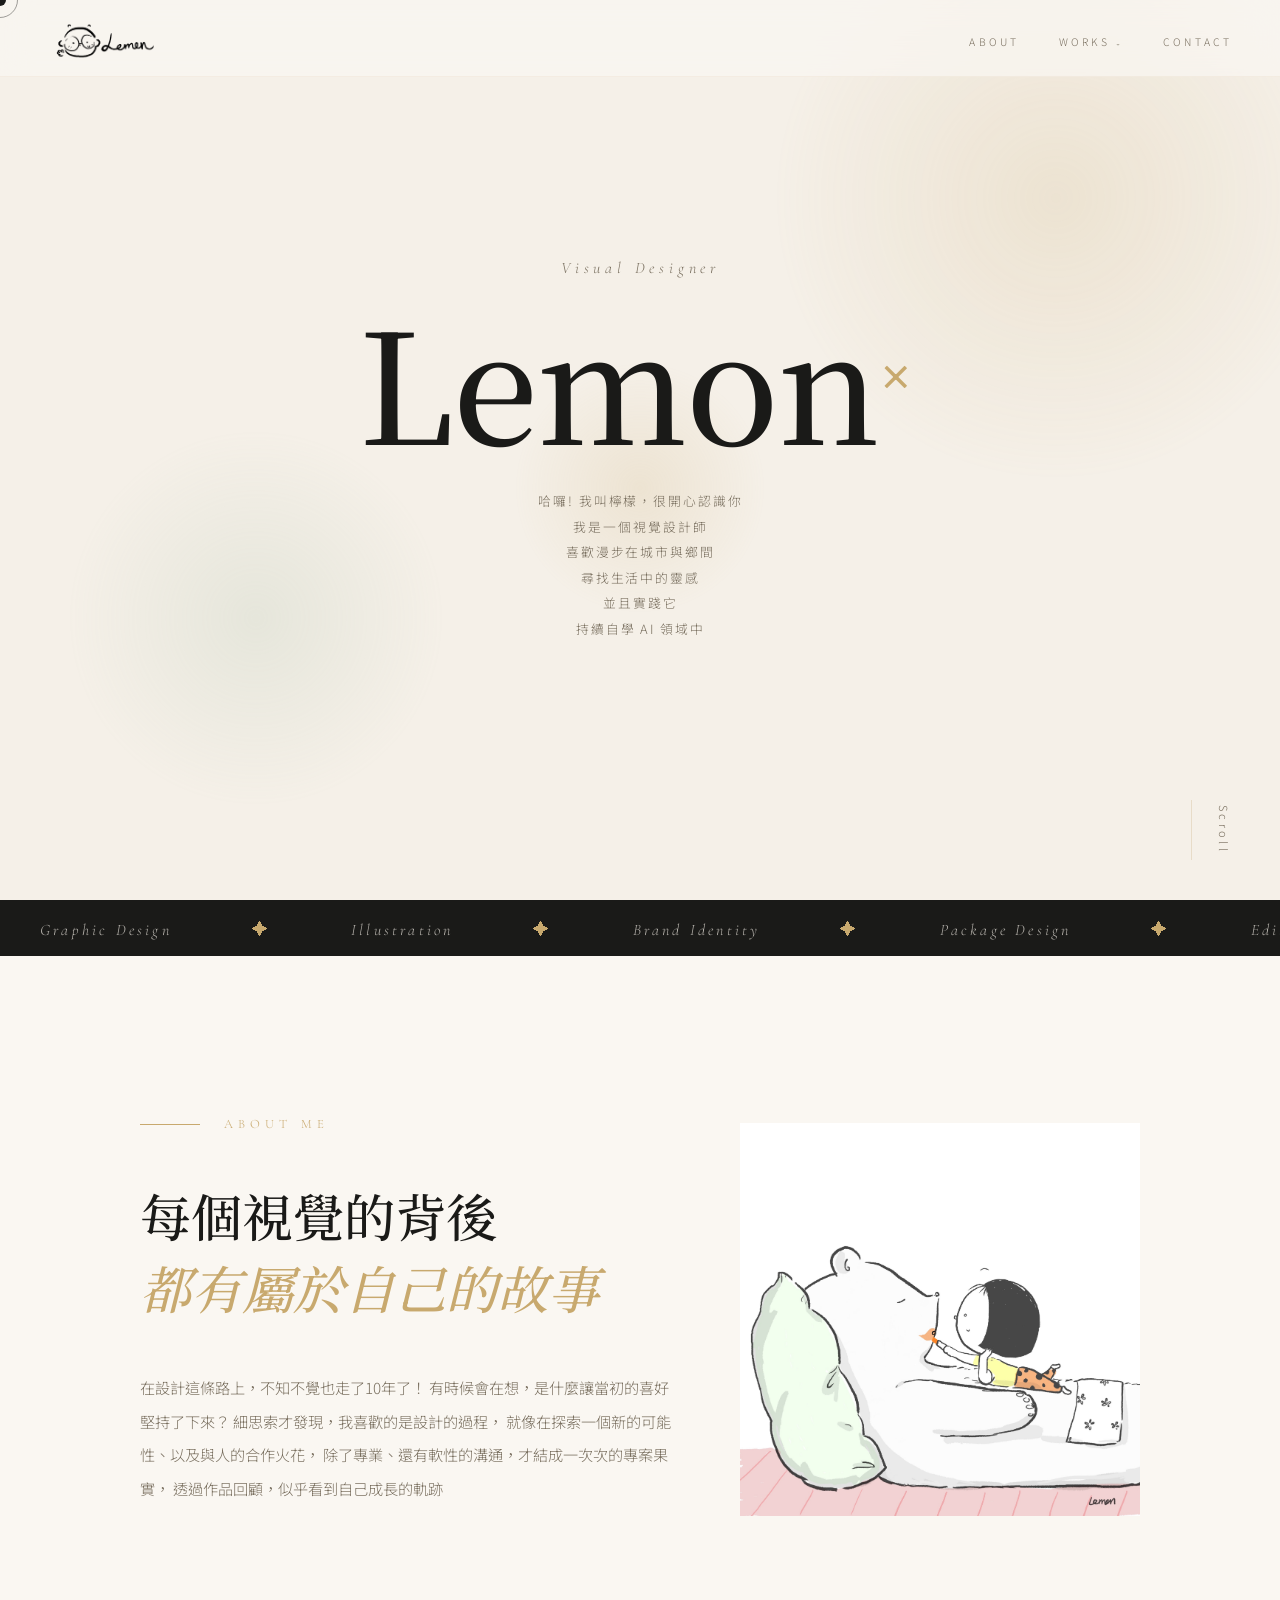
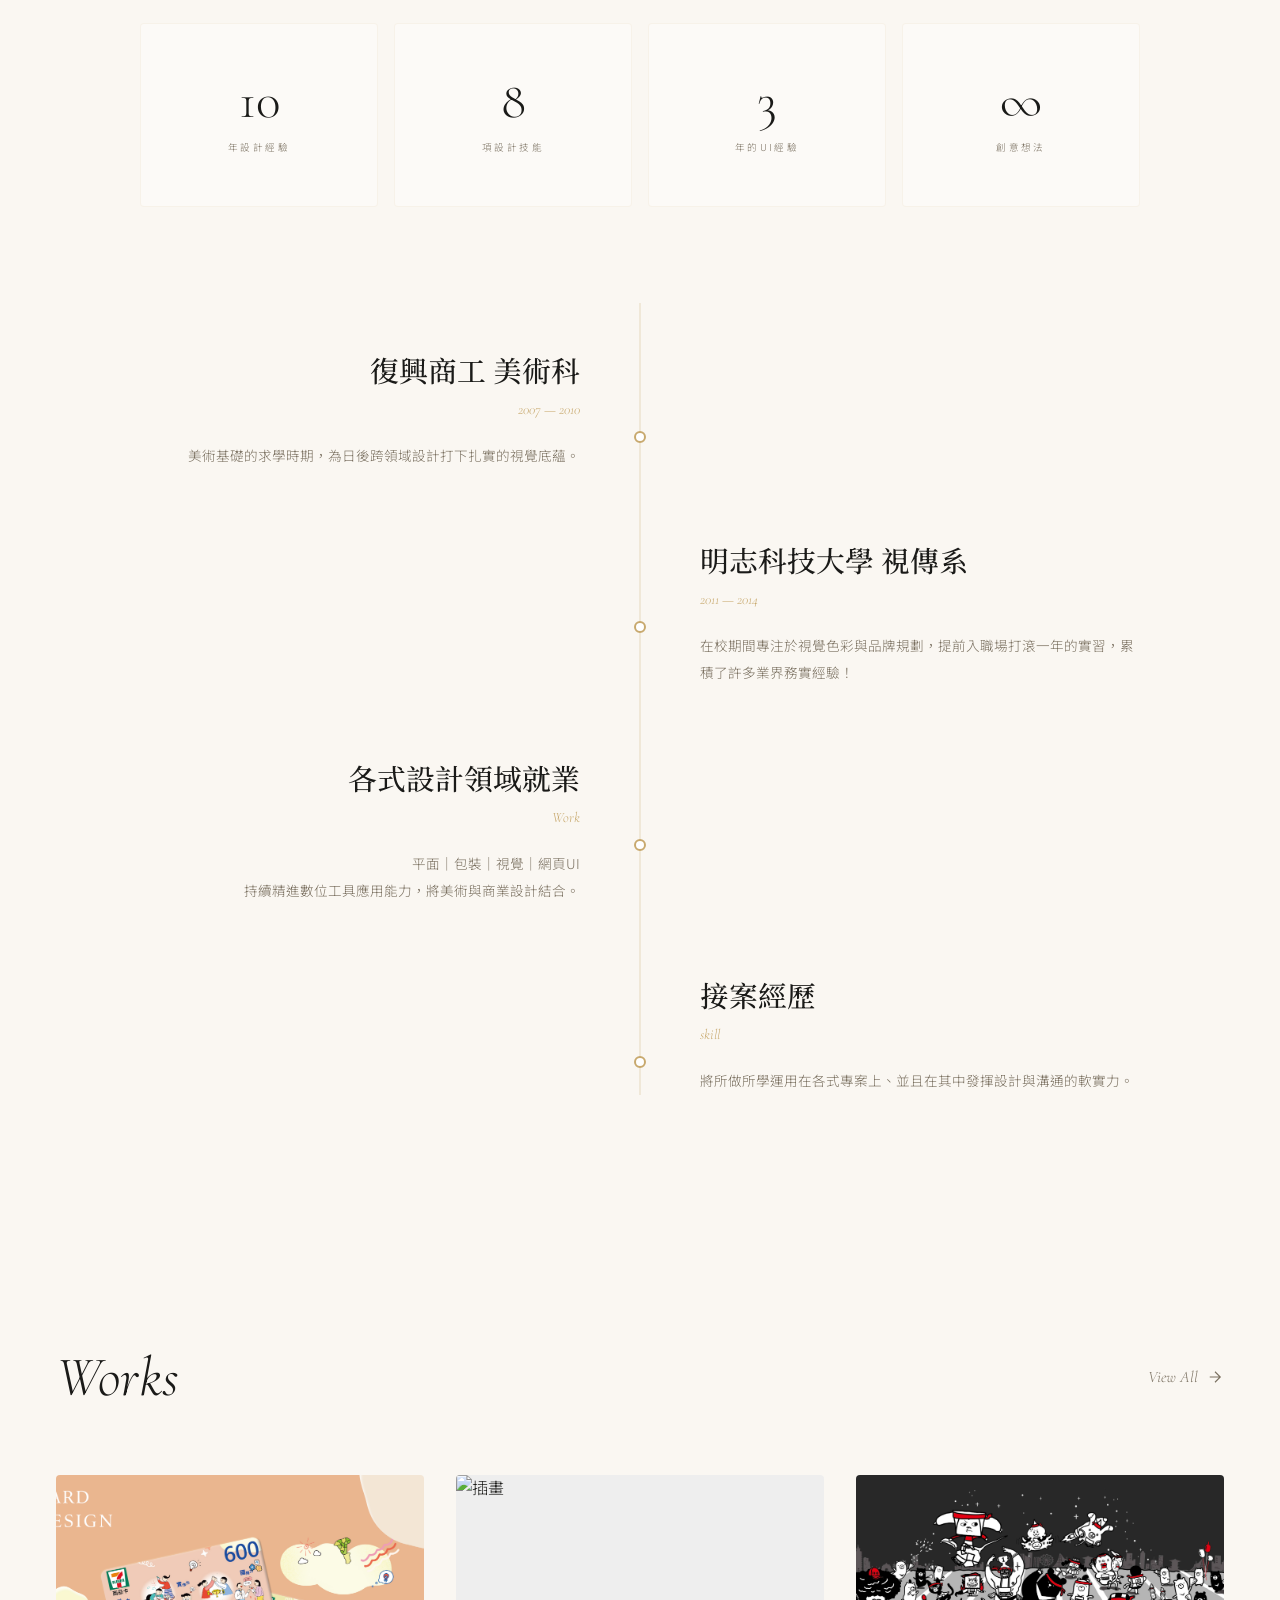
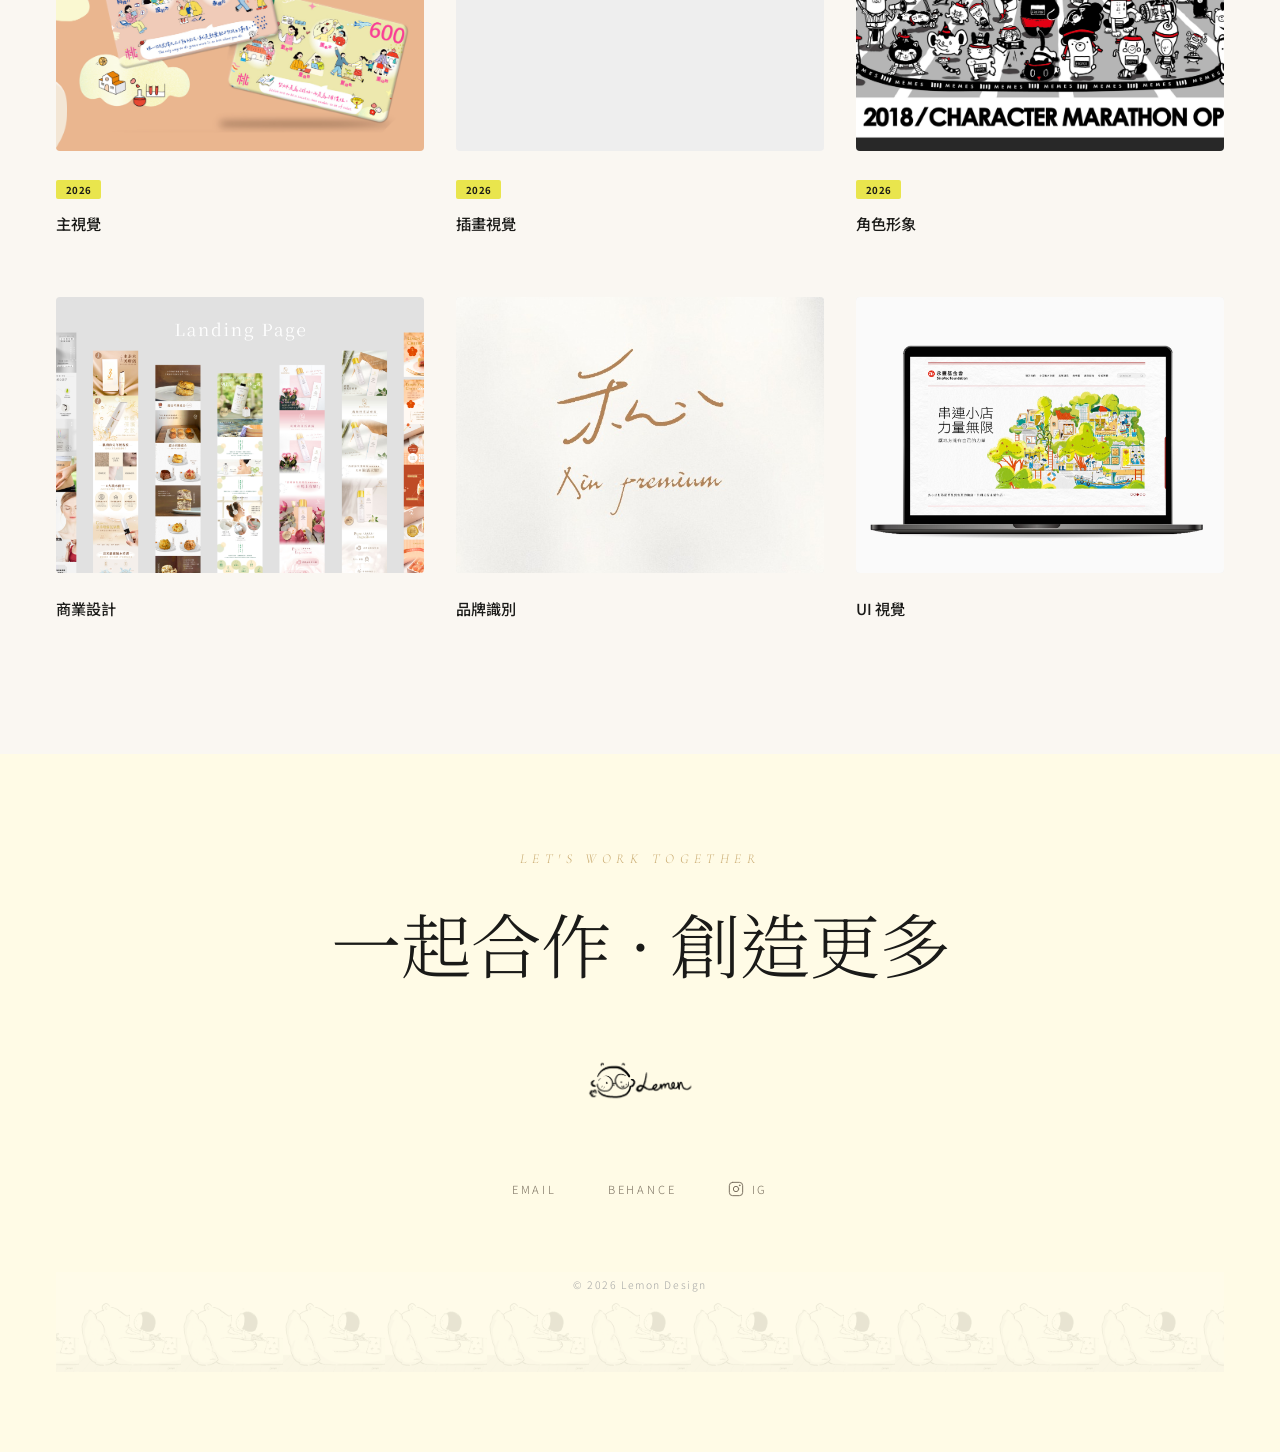
==== index.html @ ae892cd6 "Update links and add Floating Back to Top button" ====
<!DOCTYPE html>
<html lang="zh-TW">

<head>
  <meta charset="UTF-8">
  <meta name="viewport" content="width=device-width, initial-scale=1.0">
  <title>Lemon — 視覺設計師 · 插畫設計師</title>
  <link rel="preconnect" href="https://fonts.googleapis.com">
  <link rel="preconnect" href="https://fonts.gstatic.com" crossorigin>
  <link
    href="https://fonts.googleapis.com/css2?family=Noto+Serif+TC:wght@300;400;500;600&family=Cormorant+Garamond:ital,wght@0,300;0,400;0,500;0,600;0,700;1,300;1,400&family=Noto+Sans+TC:wght@300;400&display=swap"
    rel="stylesheet">
  <link rel="stylesheet" href="index.css">
</head>

<body>

  <div class="cursor" id="cursor"></div>
  <div class="cursor-ring" id="cursorRing"></div>

  <!-- NAV -->
  <nav>
    <a href="#hero" class="nav-logo">
      <img src="logo.png" alt="Lemon Logo" class="logo-img">
    </a>
    <ul class="nav-links">
      <li><a href="#about">About</a></li>
      <li class="has-dropdown">
        <a href="#works">Works</a>
        <ul class="dropdown">
          <li><a href="work-visual.html">主視覺</a></li>
          <li><a href="work-illustration.html">插畫視覺</a></li>
          <li><a href="work-character.html">角色形象</a></li>
          <li><a href="work-commercial.html">商業設計</a></li>
          <li><a href="work-logo.html">品牌識別</a></li>
          <li><a href="work-ui.html">UI視覺</a></li>
        </ul>
      </li>
      <li><a href="#contact">Contact</a></li>
    </ul>

    <div class="hamburger" id="hamburger">
      <span></span>
      <span></span>
      <span></span>
    </div>
  </nav>

  <!-- HERO -->
  <section id="hero">
    <div class="hero-bg">
      <div class="shape shape-1"></div>
      <div class="shape shape-2"></div>
      <div class="shape shape-3"></div>
    </div>

    <p class="hero-eyebrow">Visual Designer</p>

    <h1 class="hero-title">
      Lemon<em>×</em>
    </h1>

    <div class="hero-sub">
      <p class="hero-desc">
        哈囉! 我叫檸檬，很開心認識你<br>
        我是一個視覺設計師<br>
        喜歡漫步在城市與鄉間<br>
        尋找生活中的靈感<br>
        並且實踐它<br>
        持續自學 AI 領域中<br>
      </p>

    </div>

    <div class="scroll-indicator">
      Scroll
      <div class="scroll-line"></div>
    </div>
  </section>

  <!-- MARQUEE -->
  <div class="marquee-strip" aria-hidden="true">
    <div class="marquee-inner">
      <span class="marquee-item">Graphic Design</span>
      <span class="marquee-item marquee-dot">✦</span>
      <span class="marquee-item">Illustration</span>
      <span class="marquee-item marquee-dot">✦</span>
      <span class="marquee-item">Brand Identity</span>
      <span class="marquee-item marquee-dot">✦</span>
      <span class="marquee-item">Package Design</span>
      <span class="marquee-item marquee-dot">✦</span>
      <span class="marquee-item">Editorial Layout</span>
      <span class="marquee-item marquee-dot">✦</span>
      <span class="marquee-item">Character Design</span>
      <span class="marquee-item marquee-dot">✦</span>
      <span class="marquee-item">E-Commerce Visual</span>
      <span class="marquee-item marquee-dot">✦</span>
      <span class="marquee-item">Graphic Design</span>
      <span class="marquee-item marquee-dot">✦</span>
      <span class="marquee-item">Illustration</span>
      <span class="marquee-item marquee-dot">✦</span>
      <span class="marquee-item">Brand Identity</span>
      <span class="marquee-item marquee-dot">✦</span>
      <span class="marquee-item">Package Design</span>
      <span class="marquee-item marquee-dot">✦</span>
      <span class="marquee-item">Editorial Layout</span>
      <span class="marquee-item marquee-dot">✦</span>
      <span class="marquee-item">Character Design</span>
      <span class="marquee-item marquee-dot">✦</span>
      <span class="marquee-item">E-Commerce Visual</span>
      <span class="marquee-item marquee-dot">✦</span>
    </div>
  </div>

  <!-- ABOUT -->
  <section id="about">
    <div class="about-content-stack reveal">
      <!-- 上層：引言與故事 (改為 2 欄) -->
      <div class="about-story-row">
        <div class="about-story-text">
          <div class="about-me-tag">
            <span class="line"></span>
            <span class="tag-text">ABOUT ME</span>
          </div>
          <h6 class="about-poetic-heading">
            每個視覺的背後<br>
            <span class="highlight">都有屬於自己的故事</span>
          </h6>
          <div class="about-text-content">
            <p>在設計這條路上，不知不覺也走了10年了！
              有時候會在想，是什麼讓當初的喜好堅持了下來？
              細思索才發現，我喜歡的是設計的過程，
              就像在探索一個新的可能性、以及與人的合作火花，
              除了專業、還有軟性的溝通，才結成一次次的專案果實，
              透過作品回顧，似乎看到自己成長的軌跡</p>
          </div>
        </div>
        <div class="about-story-visual">
          <img src="works/lemon-about-final.png" alt="Lemon Illustration" class="about-story-img">
        </div>
      </div>

      <!-- 中層：數據網格 (2x2) -->
      <div class="about-stats-grid">
        <div class="stat-card">
          <div class="stat-inner">
            <span class="stat-value">10</span>
            <span class="stat-label">年設計經驗</span>

          </div>
        </div>
        <div class="stat-card">
          <div class="stat-inner">
            <span class="stat-value">8</span>
            <span class="stat-label">項設計技能</span>

          </div>
        </div>
        <div class="stat-card">
          <div class="stat-inner">
            <span class="stat-value">3</span>
            <span class="stat-label">年的UI經驗</span>

          </div>
        </div>
        <div class="stat-card">
          <div class="stat-inner">
            <span class="stat-value">∞</span>
            <span class="stat-label">創意想法</span>

          </div>
        </div>
      </div>

      <!-- 中層之二：時間軸學歷背景 -->
      <div class="timeline-edu reveal">
        <div class="timeline-line"></div>

        <!-- 教育 1 - Left -->
        <div class="timeline-item-edu left">

          <h3 class="timeline-edu-title">復興商工 美術科</h3>
          <p class="timeline-edu-period">2007 — 2010</p>
          <div class="timeline-edu-text">
            美術基礎的求學時期，為日後跨領域設計打下扎實的視覺底蘊。
          </div>
        </div>

        <!-- 教育 2 - Right -->
        <div class="timeline-item-edu right">

          <h3 class="timeline-edu-title">明志科技大學 視傳系</h3>
          <p class="timeline-edu-period">2011 — 2014</p>
          <div class="timeline-edu-text">
            在校期間專注於視覺色彩與品牌規劃，提前入職場打滾一年的實習，累積了許多業界務實經驗！
          </div>
        </div>

        <!-- 教育 3 - Left -->
        <div class="timeline-item-edu left">

          <h3 class="timeline-edu-title">各式設計領域就業</h3>
          <p class="timeline-edu-period">Work</p>
          <div class="timeline-edu-text">
            平面｜包裝｜視覺｜網頁UI<br>
            持續精進數位工具應用能力，將美術與商業設計結合。
          </div>
        </div>

        <!-- 教育 4 - Right -->
        <div class="timeline-item-edu right">

          <h3 class="timeline-edu-title">接案經歷</h3>
          <p class="timeline-edu-period">skill</p>
          <div class="timeline-edu-text">
            將所做所學運用在各式專案上、並且在其中發揮設計與溝通的軟實力。
          </div>
        </div>

      </div>
    </div>
  </section>

  <section id="works">
    <div class="works-header reveal">
      <h2>Works</h2>
      <a href="https://www.behance.net/kkkomo2102" target="_blank" class="works-view-all">
        View All
        <svg width="18" height="18" viewBox="0 0 24 24" fill="none" stroke="currentColor" stroke-width="1.5">
          <path d="M5 12h14M12 5l7 7-7 7" />
        </svg>
      </a>
    </div>

    <div class="works-grid">
      <!-- 1. 主視覺 -->
      <a href="work-visual.html" class="work-item reveal">
        <div class="work-thumb">
          <img src="works/visual-01.jpg" alt="主視覺">
        </div>
        <div class="work-info">
          <span class="work-badge">2026</span>
          <h3>主視覺</h3>


        </div>
      </a>

      <!-- 2. 插畫 -->
      <a href="work-illustration.html" class="work-item reveal">
        <div class="work-thumb">
          <img src="works/illustration-02.jpg" alt="插畫">
        </div>
        <div class="work-info">
          <span class="work-badge">2026</span>
          <h3>插畫視覺</h3>


        </div>
      </a>

      <!-- 3. 角色形象 -->
      <a href="work-character.html" class="work-item reveal">
        <div class="work-thumb">
          <img src="works/character-01.jpg" alt="角色形象">
        </div>
        <div class="work-info">
          <span class="work-badge">2026</span>
          <h3>角色形象</h3>

        </div>
      </a>

      <!-- 4. 商業作品 -->
      <a href="work-commercial.html" class="work-item reveal">
        <div class="work-thumb">
          <img src="works/commercial-01.jpg" alt="商業作品">
        </div>
        <div class="work-info">
          <h3>商業設計</h3>

        </div>
      </a>

      <!-- 5. LOGO & CIS -->
      <a href="work-logo.html" class="work-item reveal">
        <div class="work-thumb">
          <img src="works/logo-cis-01.jpg" alt="LOGO & CIS">
        </div>
        <div class="work-info">
          <h3>品牌識別</h3>


        </div>
      </a>

      <!-- 6. UI 視覺 -->
      <a href="work-ui.html" class="work-item reveal">
        <div class="work-thumb">
          <img src="works/ui-01.jpg" alt="UI 視覺">
        </div>
        <div class="work-info">
          <h3>UI 視覺</h3>


        </div>
      </a>
    </div>
  </section>



  <!-- CONTACT -->
  <section id="contact">
    <!-- CONTACT / FOOTER -->
    <section id="contact" class="reveal">
      <p class="contact-label">Let's Work Together</p>
      <h5 class="contact-heading">一起合作 · 創造更多</h5>

      <img src="logo.png" alt="Lemon" class="footer-logo">

      <div class="footer-contact-links">

        <a href="mailto:komo2102@gmail.com" class="footer-link">Email</a>

        <a href="https://www.behance.net/kkkomo2102" target="_blank" class="footer-link">Behance</a>

        <a href="https://www.instagram.com/ball_ball_cute?igsh=MTl1d2VodnV4YzM5aw%3D%3D&amp;utm_source=qr"
          target="_blank" class="footer-link footer-ig" aria-label="Instagram">
          <svg xmlns="http://www.w3.org/2000/svg" width="16" height="16" viewBox="0 0 24 24" fill="none"
            stroke="currentColor" stroke-width="1.5" stroke-linecap="round" stroke-linejoin="round">
            <rect x="2" y="2" width="20" height="20" rx="5" ry="5" />
            <circle cx="12" cy="12" r="4" />
            <circle cx="17.5" cy="6.5" r="0.5" fill="currentColor" />
          </svg>
          IG
        </a>
        <!-- <a href="https://drive.google.com/drive/folders/1jJ5G-HrrVJPFGZY2XXpPMHOPz_28PYBB?usp=sharing" target="_blank"
          class="footer-link">Portfolio</a> -->
      </div>

      <button id="backToTop" class="back-to-top" aria-label="Back to Top">
        <svg viewBox="0 0 24 24" fill="none" stroke="currentColor" stroke-width="2">
          <path d="M12 19V5M5 12l7-7 7 7" stroke-linecap="round" stroke-linejoin="round" />
        </svg>
      </button>

      <p style="font-size: 0.65rem; color: #999; letter-spacing: 0.15em; margin-top: 2rem;">
        © 2026 Lemon Design
      </p>

      <div class="footer-pattern"></div>
    </section>
  </section>

  <script src="script.js"></script>

</body>

</html>
---- index.css ----
:root {
    --cream: #f5f0e8;
    --ink: #1a1a18;
    --warm: #c8a96e;
    --light-warm: #e8dcc8;
    --muted: #7a7060;
    --pale: #faf7f2;
}

*,
*::before,
*::after {
    box-sizing: border-box;
    margin: 0;
    padding: 0;
}

html {
    scroll-behavior: smooth;
}

body {
    background: var(--pale);
    color: var(--ink);
    font-family: 'Noto Sans TC', sans-serif;
    font-weight: 300;
    overflow-x: hidden;
    cursor: none;
}

/* Custom cursor */
.cursor {
    position: fixed;
    width: 12px;
    height: 12px;
    background: var(--ink);
    border-radius: 50%;
    pointer-events: none;
    z-index: 9999;
    transition: transform 0.15s ease, background 0.2s;
    transform: translate(-50%, -50%);
}

.cursor-ring {
    position: fixed;
    width: 36px;
    height: 36px;
    border: 1px solid var(--ink);
    border-radius: 50%;
    pointer-events: none;
    z-index: 9998;
    transform: translate(-50%, -50%);
    transition: width 0.3s, height 0.3s, opacity 0.3s;
    opacity: 0.4;
}

/* Navigation */
nav {
    position: fixed;
    top: 0;
    left: 0;
    right: 0;
    z-index: 100;
    padding: 0.8rem 3rem;
    display: flex;
    justify-content: space-between;
    align-items: center;
    background: rgba(250, 247, 242, 0.7);
    backdrop-filter: blur(15px);
    -webkit-backdrop-filter: blur(15px);
    border-bottom: 1px solid rgba(200, 169, 110, 0.1);
    transition: all 0.3s ease;
}

.nav-logo {
    display: flex;
    align-items: center;
    text-decoration: none;
}

.logo-img {
    height: 50px;
    width: auto;
    transition: transform 0.3s ease;
}

.nav-logo:hover .logo-img {
    transform: scale(1.05);
}

.nav-links {
    display: flex;
    gap: 2.5rem;
    list-style: none;
    padding-top: 0.2rem;
}

.nav-links li {
    position: relative;
    padding: 0.5rem 0;
}

.nav-links a {
    font-size: 0.65rem;
    letter-spacing: 0.3em;
    text-transform: uppercase;
    color: var(--muted);
    text-decoration: none;
    transition: color 0.3s;
}

.nav-links a:hover {
    color: var(--ink);
}

/* Hamburger Menu */
.hamburger {
    display: none;
    flex-direction: column;
    justify-content: space-between;
    width: 24px;
    height: 14px;
    cursor: pointer;
    z-index: 101;
    transition: transform 0.3s ease;
}

.hamburger span {
    display: block;
    width: 100%;
    height: 1.5px;
    background: var(--ink);
    border-radius: 4px;
    transition: all 0.3s cubic-bezier(0.165, 0.84, 0.44, 1);
}

.hamburger.active span:nth-child(1) {
    transform: translateY(6px) rotate(45deg);
}

.hamburger.active span:nth-child(2) {
    opacity: 0;
    transform: translateX(-10px);
}

.hamburger.active span:nth-child(3) {
    transform: translateY(-6px) rotate(-45deg);
}

/* Dropdown Styling */
.dropdown {
    position: absolute;
    top: 100%;
    left: 50%;
    transform: translateX(-50%) translateY(15px);
    background: rgba(250, 247, 242, 0.95);
    backdrop-filter: blur(20px);
    -webkit-backdrop-filter: blur(20px);
    border: 1px solid rgba(200, 169, 110, 0.15);
    list-style: none;
    padding: 1.2rem 0;
    min-width: 200px;
    opacity: 0;
    visibility: hidden;
    transition: all 0.4s cubic-bezier(0.165, 0.84, 0.44, 1);
    box-shadow: 0 15px 40px rgba(0, 0, 0, 0.08);
    pointer-events: none;
    border-radius: 4px;
}

.has-dropdown:hover .dropdown {
    opacity: 1;
    visibility: visible;
    transform: translateX(-50%) translateY(0);
    pointer-events: auto;
}

.dropdown li {
    width: 100%;
    padding: 0;
}

.dropdown a {
    display: block !important;
    padding: 0.8rem 2rem !important;
    font-size: 0.75rem !important;
    letter-spacing: 0.15em !important;
    color: var(--muted) !important;
    text-transform: none !important;
    text-align: center !important;
    transition: all 0.3s ease !important;
    white-space: nowrap;
}

.dropdown a:hover {
    background: rgba(200, 169, 110, 0.05);
    color: var(--ink) !important;
}

/* Sub-arrow for Works */
.has-dropdown>a::after {
    content: '▾';
    font-size: 0.5rem;
    margin-left: 0.4rem;
    vertical-align: middle;
    opacity: 0.5;
    transition: transform 0.3s;
    display: inline-block;
}

.has-dropdown:hover>a::after {
    transform: rotate(180deg);
}

.dropdown::before {
    content: '';
    position: absolute;
    bottom: 100%;
    left: 50%;
    transform: translateX(-50%);
    border: 8px solid transparent;
    border-bottom-color: rgba(250, 247, 242, 0.95);
}

/* HERO */
#hero {
    height: 100vh;
    display: flex;
    flex-direction: column;
    justify-content: center;
    align-items: center;
    text-align: center;
    padding: 0 8rem;
    position: relative;
    overflow: hidden;
}

.hero-bg {
    position: absolute;
    inset: 0;
    background: var(--cream);
    z-index: 0;
}

/* Animated floating shapes */
.shape {
    position: absolute;
    border-radius: 50%;
    opacity: 0.18;
}

.shape-1 {
    width: 45vw;
    height: 45vw;
    background: radial-gradient(circle, var(--warm), transparent 70%);
    top: -10%;
    right: -5%;
    animation: drift1 18s ease-in-out infinite, heroZoomIn 2s cubic-bezier(0.22, 1, 0.36, 1) forwards;
}

.shape-2 {
    width: 30vw;
    height: 30vw;
    background: radial-gradient(circle, #a0b8a0, transparent 70%);
    bottom: 10%;
    left: 5%;
    animation: drift2 22s ease-in-out infinite, heroZoomIn 2.5s cubic-bezier(0.22, 1, 0.36, 1) forwards;
}

.shape-3 {
    width: 20vw;
    height: 20vw;
    background: radial-gradient(circle, var(--warm), transparent 70%);
    top: 40%;
    left: 40%;
    animation: drift3 15s ease-in-out infinite, heroZoomIn 3s cubic-bezier(0.22, 1, 0.36, 1) forwards;
}

@keyframes drift1 {

    0%,
    100% {
        transform: translate(0, 0) scale(1);
    }

    50% {
        transform: translate(-3%, 5%) scale(1.05);
    }
}

@keyframes drift2 {

    0%,
    100% {
        transform: translate(0, 0) scale(1);
    }

    50% {
        transform: translate(4%, -3%) scale(0.95);
    }
}

@keyframes drift3 {

    0%,
    100% {
        transform: translate(0, 0) rotate(0deg);
    }

    50% {
        transform: translate(-5%, 5%) rotate(10deg);
    }
}

.hero-eyebrow {
    position: relative;
    z-index: 1;
    font-family: 'Cormorant Garamond', serif;
    font-style: italic;
    font-size: 1rem;
    letter-spacing: 0.3em;
    color: var(--muted);
    margin-bottom: 1.5rem;
    opacity: 0;
    animation: zoomInUp 1.2s cubic-bezier(0.22, 1, 0.36, 1) 0.3s forwards;
}

.hero-title {
    position: relative;
    z-index: 1;
    font-family: 'Noto Serif TC', serif;
    font-size: clamp(5rem, 12vw, 12rem);
    font-weight: 500;
    line-height: 1;
    letter-spacing: -0.01em;
    color: var(--ink);
    opacity: 0;
    animation: zoomInUp 1.2s cubic-bezier(0.22, 1, 0.36, 1) 0.5s forwards;
}

.hero-title em {
    font-family: 'Cormorant Garamond', serif;
    font-style: italic;
    font-size: 0.55em;
    color: var(--warm);
    vertical-align: super;
    letter-spacing: 0.1em;
}

.hero-sub {
    position: relative;
    z-index: 1;
    margin-top: 2rem;
    display: flex;
    flex-direction: column;
    gap: 1.5rem;
    align-items: center;
    opacity: 0;
    animation: zoomInUp 1.2s cubic-bezier(0.22, 1, 0.36, 1) 0.8s forwards;
}

.hero-desc {
    font-size: 0.8rem;
    letter-spacing: 0.15em;
    color: var(--muted);
    line-height: 2;
    max-width: 320px;
}

.hero-tags {
    display: flex;
    flex-wrap: wrap;
    gap: 0.5rem;
    max-width: 320px;
}

.hero-tag {
    font-size: 0.6rem;
    letter-spacing: 0.2em;
    text-transform: uppercase;
    border: 1px solid var(--light-warm);
    padding: 0.4rem 0.9rem;
    color: var(--muted);
}

.scroll-indicator {
    position: absolute;
    bottom: 2.5rem;
    right: 3rem;
    z-index: 10;
    writing-mode: vertical-rl;
    font-size: 0.7rem;
    letter-spacing: 0.3em;
    color: var(--muted);
    display: flex;
    flex-direction: column;
    align-items: center;
    gap: 1.5rem;
    opacity: 0;
    animation: fadeIn 1.2s 1.5s forwards;
}


.scroll-line {
    width: 1px;
    height: 60px;
    background: var(--light-warm);
    animation: scrollLine 2s 1.5s ease-in-out infinite;
}

@keyframes scrollLine {
    0% {
        transform: scaleY(0);
        transform-origin: top;
    }

    50% {
        transform: scaleY(1);
        transform-origin: top;
    }

    51% {
        transform: scaleY(1);
        transform-origin: bottom;
    }

    100% {
        transform: scaleY(0);
        transform-origin: bottom;
    }
}

@keyframes zoomInUp {
    from {
        opacity: 0;
        transform: translateY(40px) scale(0.95);
        filter: blur(10px);
    }

    to {
        opacity: 1;
        transform: translateY(0) scale(1);
        filter: blur(0);
    }
}

@keyframes heroZoomIn {
    from {
        opacity: 0;
        transform: scale(1.2);
    }

    to {
        opacity: 0.18;
        transform: scale(1);
    }
}

@keyframes fadeUp {
    from {
        opacity: 0;
        transform: translateY(30px);
    }

    to {
        opacity: 1;
        transform: translateY(0);
    }
}

@keyframes fadeIn {
    from {
        opacity: 0;
    }

    to {
        opacity: 1;
    }
}

/* MARQUEE STRIP */
.marquee-strip {
    background: var(--ink);
    padding: 1rem 0;
    overflow: hidden;
    white-space: nowrap;
}

.marquee-inner {
    display: inline-flex;
    gap: 0;
    animation: marquee 25s linear infinite;
}

.marquee-item {
    font-family: 'Cormorant Garamond', serif;
    font-style: italic;
    font-size: 1rem;
    color: var(--cream);
    letter-spacing: 0.2em;
    padding: 0 2.5rem;
    opacity: 0.7;
}

.marquee-dot {
    color: var(--warm);
    opacity: 1 !important;
    font-style: normal;
}

@keyframes marquee {
    from {
        transform: translateX(0);
    }

    to {
        transform: translateX(-50%);
    }
}

/* SECTION COMMON */
section {
    padding: 8rem 3rem;
}

.section-label {
    font-family: 'Cormorant Garamond', serif;
    font-weight: 700;
    font-size: 0.85rem;
    letter-spacing: 0.4em;
    color: var(--warm);
    text-transform: uppercase;
    margin-bottom: 3rem;
    display: flex;
    align-items: center;
    gap: 1.5rem;
}

.section-label::before {
    content: '';
    display: block;
    width: 40px;
    height: 1px;
    background: var(--warm);
}

/* ABOUT SECTION - STACKED LAYOUT */
#about {
    background: var(--pale);
    padding: 10rem 3.5rem;
}

.about-content-stack {
    max-width: 1000px;
    margin: 0 auto;
}

/* 上層：故事與視覺併排 */
.about-story-row {
    display: flex;
    justify-content: space-between;
    align-items: center;
    gap: 4rem;
    margin-bottom: 6rem;
}

.about-story-text {
    flex: 1;
}

.about-story-visual {
    flex-shrink: 0;
}

.about-story-img {
    width: 400px;
    height: 400px;
    object-fit: contain;
}


.about-me-tag {
    display: flex;
    align-items: center;
    gap: 1.5rem;
    margin-bottom: 3rem;
}

.about-me-tag .line {
    width: 60px;
    height: 1px;
    background: var(--warm);
}

.about-me-tag .tag-text {
    font-family: 'Cormorant Garamond', serif;
    font-size: 0.8rem;
    letter-spacing: 0.4em;
    color: var(--warm);
}

.about-poetic-heading {
    font-family: 'Noto Serif TC', serif;
    font-size: clamp(2.5rem, 4vw, 4rem);
    font-weight: 500;
    line-height: 1.4;
    margin-bottom: 3rem;
    color: var(--ink);
}

.about-poetic-heading .highlight {
    color: var(--warm);
    font-style: italic;
    font-family: 'Noto Serif TC', serif;
}

@media (max-width: 900px) {
    .about-story-row {
        flex-direction: column;
        text-align: center;
    }

    .about-me-tag {
        justify-content: center;
    }

    .about-story-img {
        width: 300px;
        height: 300px;
    }
}


.about-text-content p {
    font-size: 0.95rem;
    line-height: 2.2;
    color: var(--muted);
    max-width: 760px;
    margin-bottom: 1.4rem;
}

/* 中層：網格 (4欄或2x2取決於寬度) */
.about-stats-grid {
    display: grid;
    grid-template-columns: repeat(4, 1fr);
    gap: 1rem;
    margin-bottom: 6rem;
}

.stat-card {
    background: rgba(255, 255, 255, 0.4);
    aspect-ratio: 1.3 / 1;
    display: flex;
    align-items: center;
    justify-content: center;
    border-radius: 4px;
    border: 1px solid rgba(200, 169, 110, 0.1);
    transition: all 0.4s cubic-bezier(0.165, 0.84, 0.44, 1);
}

.stat-card:hover {
    background: #fff;
    box-shadow: 0 20px 40px rgba(0, 0, 0, 0.04);
    transform: translateY(-5px);
    border-color: rgba(200, 169, 110, 0.3);
}

.stat-inner {
    text-align: center;
}

.stat-value {
    display: block;
    font-family: 'Cormorant Garamond', serif;
    font-size: 3.2rem;
    color: var(--ink);
    line-height: 1;
    margin-bottom: 0.8rem;
    font-weight: 300;
}

.stat-label {
    display: block;
    font-size: 0.6rem;
    letter-spacing: 0.25em;
    color: var(--muted);
    text-transform: uppercase;
}

/* Responsive About */
@media (max-width: 900px) {
    .about-stats-grid {
        grid-template-columns: repeat(2, 1fr);
    }
}





.skill-list-simple {
    display: flex;
    flex-direction: column;
    gap: 2.2rem;
}

.skill-item-simple {
    display: flex;
    gap: 1.5rem;
    align-items: flex-start;
}

.skill-item-num {
    font-family: 'Cormorant Garamond', serif;
    font-size: 0.8rem;
    color: var(--warm);
    letter-spacing: 0.2em;
    padding-top: 0.25rem;
}

.skill-item-content h4 {
    font-family: 'Noto Serif TC', serif;
    font-size: 1rem;
    font-weight: 500;
    margin-bottom: 0.4rem;
    color: var(--ink);
}

.skill-item-content p {
    font-size: 0.75rem;
    color: var(--muted);
    line-height: 1.8;
}

/* Right: About Card */
.about-heading {
    font-family: 'Cormorant Garamond', serif;
    font-size: 2.2rem;
    font-style: italic;
    font-weight: 300;
    text-align: center;
    margin-bottom: 2.5rem;
    color: var(--ink);
}

.profile-img-wrap {
    width: 140px;
    height: 140px;
    margin: 0 auto 2rem;
    border-radius: 50%;
    overflow: hidden;
}

.profile-placeholder {
    width: 100%;
    height: 100%;
    background: var(--pale);
    display: flex;
    align-items: center;
    justify-content: center;
    color: var(--warm);
    opacity: 0.6;
}

.profile-placeholder svg {
    width: 60px;
    height: 60px;
}

.profile-name {
    font-family: 'Noto Serif TC', serif;
    font-size: 1.4rem;
    font-weight: 500;
    text-align: center;
    margin-bottom: 0.4rem;
}

.profile-title {
    font-family: 'Cormorant Garamond', serif;
    font-size: 0.9rem;
    color: var(--muted);
    text-align: center;
    margin-bottom: 2.5rem;
    letter-spacing: 0.1em;
}

.profile-bio {
    font-size: 0.82rem;
    color: var(--ink);
    line-height: 2.2;
    text-align: center;
    margin-bottom: 3rem;
    opacity: 0.85;
}

.about-more {
    display: block;
    text-align: center;
    font-family: 'Cormorant Garamond', serif;
    font-size: 0.95rem;
    font-style: italic;
    color: var(--ink);
    text-decoration: none;
    transition: color 0.3s;
}

.about-more:hover {
    color: var(--warm);
}

/* Responsive Skills */
@media (max-width: 1024px) {
    .skills-container {
        grid-template-columns: 1fr;
    }

    .skill-card {
        padding: 3rem 2rem;
    }
}


/* EXPERIENCE TIMELINE */
#experience {
    background: var(--ink);
    color: var(--cream);
}

#experience .section-label {
    color: var(--warm);
}

#experience .section-label::before {
    background: var(--warm);
}

.exp-heading {
    font-family: 'Noto Serif TC', serif;
    font-size: clamp(2rem, 4vw, 3.5rem);
    font-weight: 500;
    margin-bottom: 5rem;
    color: var(--cream);
    line-height: 1.3;
}

.timeline {
    position: relative;
    padding-left: 3rem;
}

.timeline::before {
    content: '';
    position: absolute;
    left: 0;
    top: 0;
    bottom: 0;
    width: 1px;
    background: linear-gradient(to bottom, var(--warm), transparent);
}

.timeline-item {
    position: relative;
    padding-bottom: 4rem;
    opacity: 0;
    transform: translateX(-20px);
    transition: opacity 0.6s, transform 0.6s;
}

.timeline-item.visible {
    opacity: 1;
    transform: translateX(0);
}

.timeline-dot {
    position: absolute;
    left: -3.35rem;
    top: 0.3rem;
    width: 8px;
    height: 8px;
    background: var(--warm);
    border-radius: 50%;
    box-shadow: 0 0 0 4px rgba(200, 169, 110, 0.2);
}

.timeline-period {
    font-family: 'Cormorant Garamond', serif;
    font-style: italic;
    font-size: 0.75rem;
    letter-spacing: 0.3em;
    color: var(--warm);
    margin-bottom: 0.5rem;
}

.timeline-role {
    font-family: 'Noto Serif TC', serif;
    font-size: 1.3rem;
    font-weight: 500;
    color: var(--cream);
    margin-bottom: 0.3rem;
}

.timeline-company {
    font-size: 0.75rem;
    letter-spacing: 0.15em;
    color: rgba(245, 240, 232, 0.4);
    margin-bottom: 1rem;
}

.timeline-desc {
    font-size: 0.78rem;
    line-height: 2;
    color: rgba(245, 240, 232, 0.6);
    max-width: 600px;
}

/* WORKS SECTION - CLEAN GALLERY */
#works {
    background: var(--pale);
    padding: 1rem 3.5rem 8rem;
    color: var(--ink);
}

.works-header {
    display: flex;
    justify-content: space-between;
    align-items: center;
    margin-bottom: 4rem;
}

.works-header h2 {
    font-family: 'Cormorant Garamond', serif;
    font-size: 3.5rem;
    font-weight: 300;
    font-style: italic;
    color: var(--ink);
}

.works-view-all {
    font-family: 'Cormorant Garamond', serif;
    font-size: 1rem;
    font-style: italic;
    color: var(--muted);
    text-decoration: none;
    display: flex;
    align-items: center;
    gap: 0.5rem;
    transition: color 0.3s;
}

.works-view-all:hover {
    color: var(--warm);
}

/* Works Grid */
.works-grid {
    display: grid;
    grid-template-columns: repeat(3, 1fr);
    gap: 3.5rem 2rem;
}

.work-item {
    text-decoration: none;
    color: inherit;
    display: flex;
    flex-direction: column;
}

.work-thumb {
    width: 100%;
    aspect-ratio: 4/3;
    overflow: hidden;
    margin-bottom: 1.5rem;
    border-radius: 4px;
    background: #eee;
}

.work-thumb img {
    width: 100%;
    height: 100%;
    object-fit: cover;
    transition: transform 0.6s ease;
}

.work-item:hover .work-thumb img {
    transform: scale(1.05);
}

.work-badge {
    display: inline-block;
    background: #e9e54d;
    color: var(--ink);
    font-size: 0.6rem;
    font-weight: 700;
    padding: 0.15rem 0.6rem;
    border-radius: 2px;
    margin-bottom: 0.8rem;
    width: fit-content;
    letter-spacing: 0.05em;
}

.work-info h3 {
    font-family: 'Noto Sans TC', sans-serif;
    font-size: 0.95rem;
    font-weight: 500;
    margin-bottom: 0.4rem;
    line-height: 1.5;
}

.work-client {
    font-size: 0.75rem;
    color: var(--muted);
    margin-bottom: 0.3rem;
}

.work-meta {
    font-size: 0.7rem;
    color: var(--muted);
    display: flex;
    gap: 0.8rem;
    opacity: 0.7;
}

.work-meta span {
    position: relative;
    padding-left: 0.8rem;
}

.work-meta span::before {
    content: '';
    position: absolute;
    left: 0;
    top: 50%;
    width: 1px;
    height: 10px;
    background: #ccc;
    transform: translateY(-50%);
}

.work-meta span:first-child {
    padding-left: 0;
}

.work-meta span:first-child::before {
    display: none;
}

/* Responsive */
@media (max-width: 1024px) {
    .works-grid {
        grid-template-columns: repeat(2, 1fr);
    }
}

@media (max-width: 600px) {
    #works {
        padding: 2rem 1.5rem;
    }

    .works-grid {
        grid-template-columns: 1fr;
    }

    .works-header h2 {
        font-size: 2.5rem;
    }
}




/* 中層之二：時間軸學歷背景 (交錯佈局) */
.timeline-edu {
    position: relative;
    padding: 3rem 0 0 0;
    max-width: 1100px;
    margin: 0 auto;
}

.timeline-line {
    position: absolute;
    left: 50%;
    top: 0;
    bottom: 0;
    width: 2px;
    background: rgba(200, 169, 110, 0.2);
    transform: translateX(-50%);
}

.timeline-item-edu {
    position: relative;
    width: 44%;
    margin-bottom: 4.5rem;
}

.timeline-item-edu.left {
    margin-left: 0;
    text-align: right;
}

.timeline-item-edu.right {
    margin-left: 56%;
    text-align: left;
}

.timeline-edu-meta {
    font-family: 'Cormorant Garamond', serif;
    font-size: 0.7rem;
    letter-spacing: 0.2em;
    color: var(--warm);
    margin-bottom: 1.5rem;
    opacity: 0.8;
}

.timeline-edu-title {
    font-family: 'Noto Serif TC', serif;
    font-size: 1.8rem;
    font-weight: 500;
    color: var(--ink);
    line-height: 1.3;
    margin-bottom: 0.8rem;
}

.timeline-edu-period {
    font-family: 'Cormorant Garamond', serif;
    font-size: 0.9rem;
    font-style: italic;
    color: var(--warm);
    margin-bottom: 1.5rem;
}

.timeline-edu-text {
    font-size: 0.85rem;
    line-height: 2;
    color: var(--muted);
}

/* 點點標記 */
.timeline-item-edu::before {
    content: '';
    position: absolute;
    top: 5rem;
    width: 12px;
    height: 12px;
    background: #fff;
    border: 2px solid var(--warm);
    border-radius: 50%;
    z-index: 2;
}

.timeline-item-edu.left::before {
    right: -13.6%;
    transform: translateX(50%);
}

.timeline-item-edu.right::before {
    left: -13.6%;
    transform: translateX(-50%);
}

@media (max-width: 900px) {
    .timeline-line {
        left: 20px;
    }

    .timeline-item-edu {
        width: 100%;
        margin-left: 0 !important;
        text-align: left !important;
        padding-left: 50px;
        margin-bottom: 5rem;
    }

    .timeline-item-edu::before {
        left: 20px !important;
        transform: translateX(-50%) !important;
        top: 0;
    }
}



/* CONTACT / FOOTER - NEW LIGHT THEME */
#contact {
    background: #fffbe6;
    padding: 3rem 3.5rem 5rem;
    text-align: center;
    position: relative;
    overflow: hidden;
}

.footer-pattern {
    position: absolute;
    bottom: 0;
    left: 0;
    right: 0;
    height: 100px;
    background-image: url('works/lemon-about-final.png');
    background-size: contain;
    background-repeat: repeat-x;
    background-position: bottom center;
    opacity: 0.12;
    filter: grayscale(1);
    pointer-events: none;
}

.contact-label {
    font-family: 'Cormorant Garamond', serif;
    font-style: italic;
    font-size: 0.85rem;
    letter-spacing: 0.4em;
    color: var(--warm);
    margin-bottom: 2rem;
    text-transform: uppercase;
}

.contact-heading {
    font-family: 'Noto Serif TC', serif;
    font-size: clamp(2.5rem, 5.5vw, 4.5rem);
    font-weight: 300;
    color: var(--ink);
    line-height: 1.25;
    margin-bottom: 4rem;
}

.footer-logo {
    width: 120px;
    margin-bottom: 4.5rem;
}

.footer-contact-links {
    display: flex;
    justify-content: center;
    flex-wrap: wrap;
    gap: clamp(1.5rem, 4vw, 3.5rem);
    margin-bottom: 5rem;
}

.footer-link {
    font-size: 0.7rem;
    letter-spacing: 0.25em;
    color: var(--muted);
    text-decoration: none;
    text-transform: uppercase;
    transition: color 0.3s;
}

.footer-ig {
    display: inline-flex;
    align-items: center;
    gap: 0.5rem;
    text-transform: uppercase;
}

.footer-ig svg {
    flex-shrink: 0;
    transition: transform 0.3s ease;
}

.footer-ig:hover svg {
    transform: scale(1.15);
    color: var(--warm);
}

.footer-link:hover {
    color: var(--warm);
}

.contact-val a:hover {
    color: var(--cream);
}

footer {
    font-size: 0.6rem;
    letter-spacing: 0.25em;
    color: rgba(245, 240, 232, 0.25);
    position: relative;
    z-index: 1;
}

/* Scroll reveal */
.reveal {
    opacity: 0;
    transform: translateY(30px);
    transition: opacity 0.7s, transform 0.7s;
}

.reveal.visible {
    opacity: 1;
    transform: translateY(0);
}

/* Back to Top Button */
.back-to-top {
    position: fixed;
    bottom: 2.5rem;
    right: 2.5rem;
    width: 54px;
    height: 54px;
    background: #fff;
    border: 1px solid rgba(200, 169, 110, 0.4);
    border-radius: 50%;
    color: var(--warm);
    display: flex;
    align-items: center;
    justify-content: center;
    cursor: pointer;
    z-index: 1000;
    opacity: 0;
    visibility: hidden;
    transition: all 0.5s cubic-bezier(0.165, 0.84, 0.44, 1);
    box-shadow: 0 4px 25px rgba(26, 26, 24, 0.05);
    backdrop-filter: blur(8px);
}

.back-to-top.visible {
    opacity: 1;
    visibility: visible;
}

.back-to-top:hover {
    background: var(--warm);
    color: #fff;
    transform: translateY(-8px);
    box-shadow: 0 12px 30px rgba(200, 169, 110, 0.2);
}

.back-to-top svg {
    width: 22px;
    height: 22px;
}

@media (max-width: 900px) {
    .back-to-top {
        bottom: 1.5rem;
        right: 1.5rem;
        width: 48px;
        height: 48px;
    }
}

/* Responsive */
@media (max-width: 900px) {
    nav {
        padding: 1.5rem 1.5rem;
    }

    .nav-links {
        display: none;
        position: fixed;
        top: 0;
        left: 0;
        width: 100%;
        height: 100vh;
        background: var(--pale);
        flex-direction: column;
        justify-content: center;
        align-items: center;
        gap: 1.5rem;
        z-index: 99;
        opacity: 0;
        visibility: hidden;
        transition: all 0.4s ease;
        padding: 4rem 2rem;
    }

    .nav-links.active {
        display: flex;
        opacity: 1;
        visibility: visible;
    }

    .hamburger {
        display: flex;
    }

    .nav-links li {
        position: relative;
        width: 100% !important;
        list-style: none;
    }

    .has-dropdown {
        width: 100% !important;
    }

    .nav-links a {
        font-size: 1.1rem;
        letter-spacing: 0.3em;
        text-transform: uppercase;
        color: var(--muted);
        text-decoration: none;
        display: flex;
        justify-content: center;
        align-items: center;
        width: 100%;
        padding: 1rem 0;
        transition: color 0.3s;
    }

    .has-dropdown>a::after {
        content: '▴';
        position: absolute;
        right: 1.5rem;
        font-size: 0.7rem;
        transform: rotate(180deg);
        transition: transform 0.3s;
    }

    .has-dropdown.active>a::after {
        transform: rotate(0deg);
    }

    .dropdown {
        position: static !important;
        width: 100% !important;
        min-width: 0 !important;
        left: auto !important;
        transform: none !important;
        opacity: 1 !important;
        visibility: visible !important;
        background: transparent !important;
        box-shadow: none !important;
        border: none !important;
        border-radius: 0 !important;
        backdrop-filter: none !important;
        -webkit-backdrop-filter: none !important;
        margin: 0 !important;
        padding: 0 !important;
        max-height: 0;
        overflow: hidden;
        transition: max-height 0.35s cubic-bezier(0.4, 0, 0.2, 1), padding 0.35s ease;
        pointer-events: none;
        display: block;
    }

    .has-dropdown.active .dropdown {
        max-height: 400px;
        padding-bottom: 0.5rem !important;
        pointer-events: auto;
    }

    .dropdown li {
        width: 100% !important;
        list-style: none !important;
        padding: 0 !important;
        text-align: center;
    }

    .dropdown a {
        display: block !important;
        width: 100% !important;
        text-align: center !important;
        white-space: normal !important;
        padding: 0.7rem 2rem !important;
        font-size: 0.85rem !important;
        letter-spacing: 0.12em !important;
        color: var(--muted) !important;
        background: transparent !important;
        text-transform: none !important;
        opacity: 0.9;
    }


    section {
        padding: 5rem 1.5rem;
    }

    #hero {
        padding: 0 1.5rem 3rem;
    }

    #about {
        grid-template-columns: 1fr;
        gap: 3rem;
    }

    .skills-grid {
        grid-template-columns: 1fr 1fr;
    }

    .skill-cell:nth-child(3n) {
        border-right: 1px solid var(--light-warm);
    }

    .skill-cell:nth-child(2n) {
        border-right: none;
    }

    #education {
        grid-template-columns: 1fr;
        gap: 2rem;
    }

    .edu-heading {
        position: static;
    }

    .works-intro {
        flex-direction: column;
        align-items: flex-start;
        gap: 1.5rem;
    }

    body {
        cursor: auto;
    }

    .cursor,
    .cursor-ring {
        display: none;
    }
}
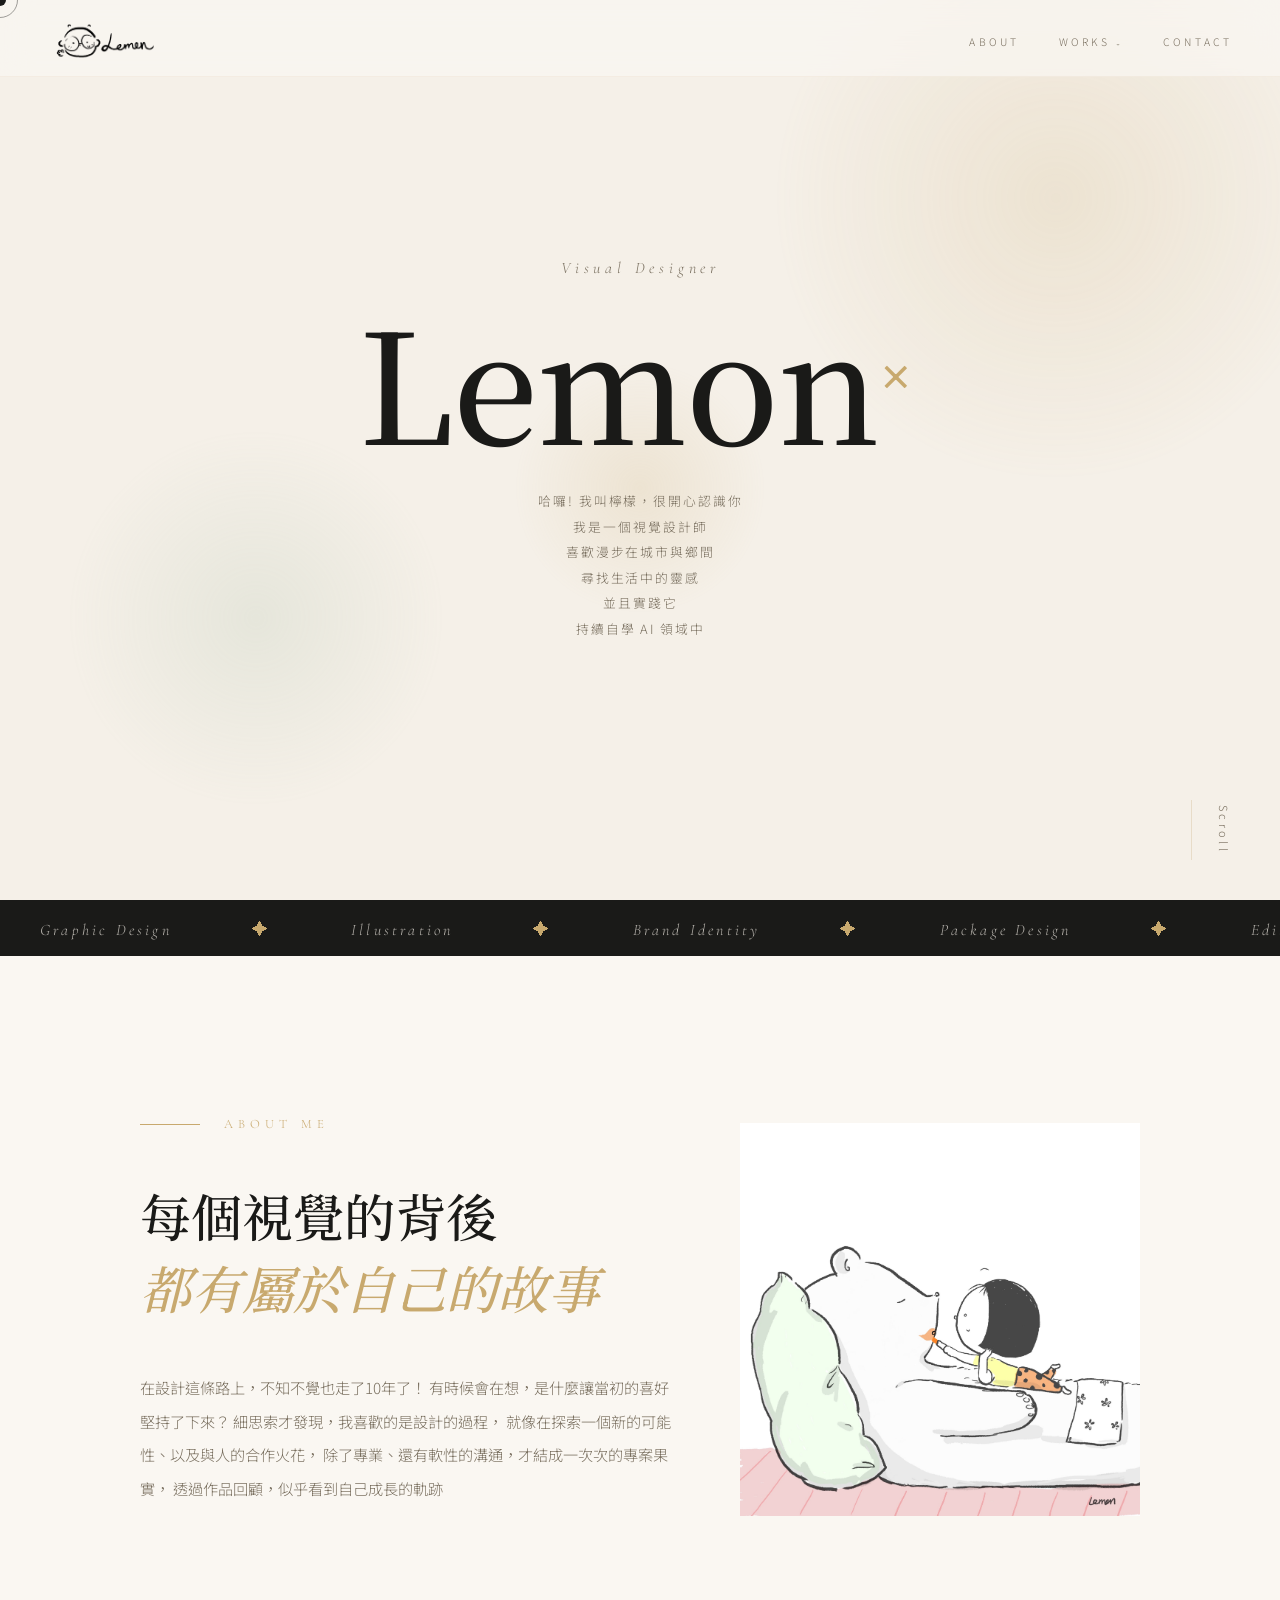
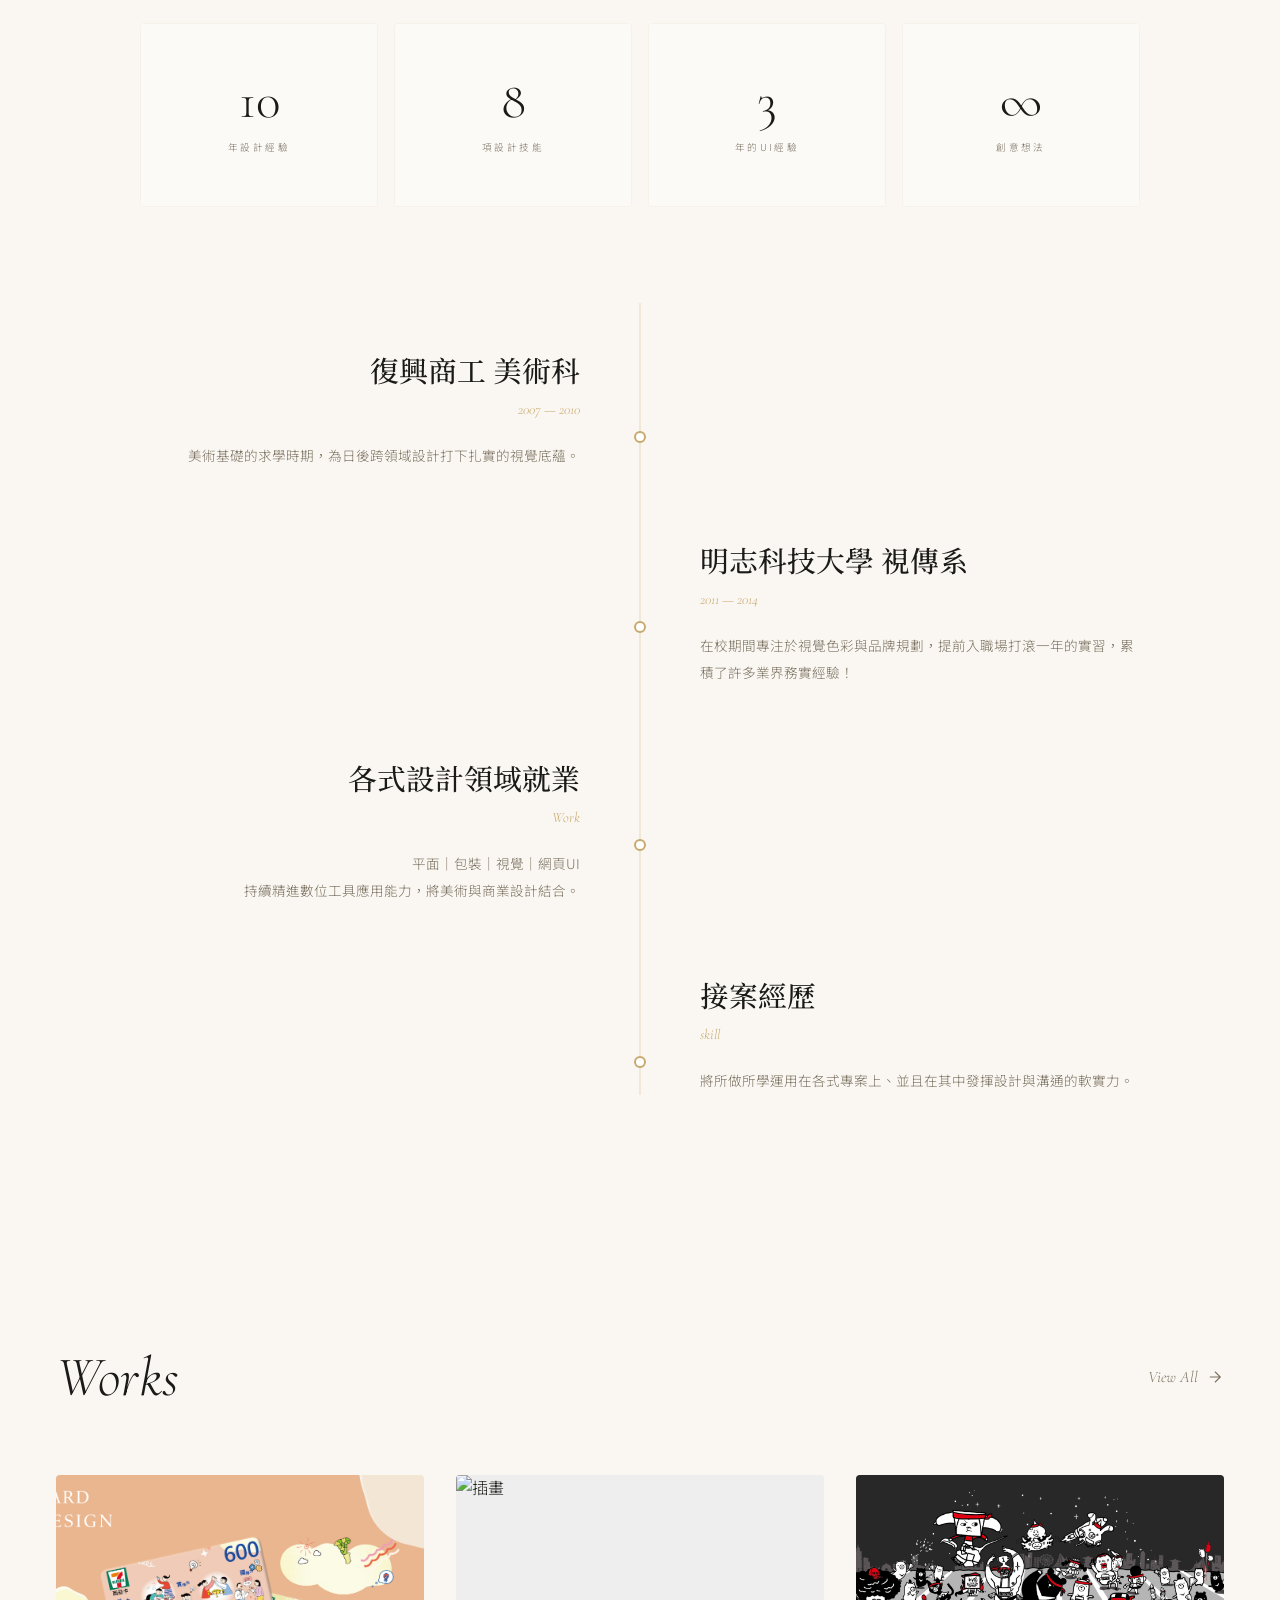
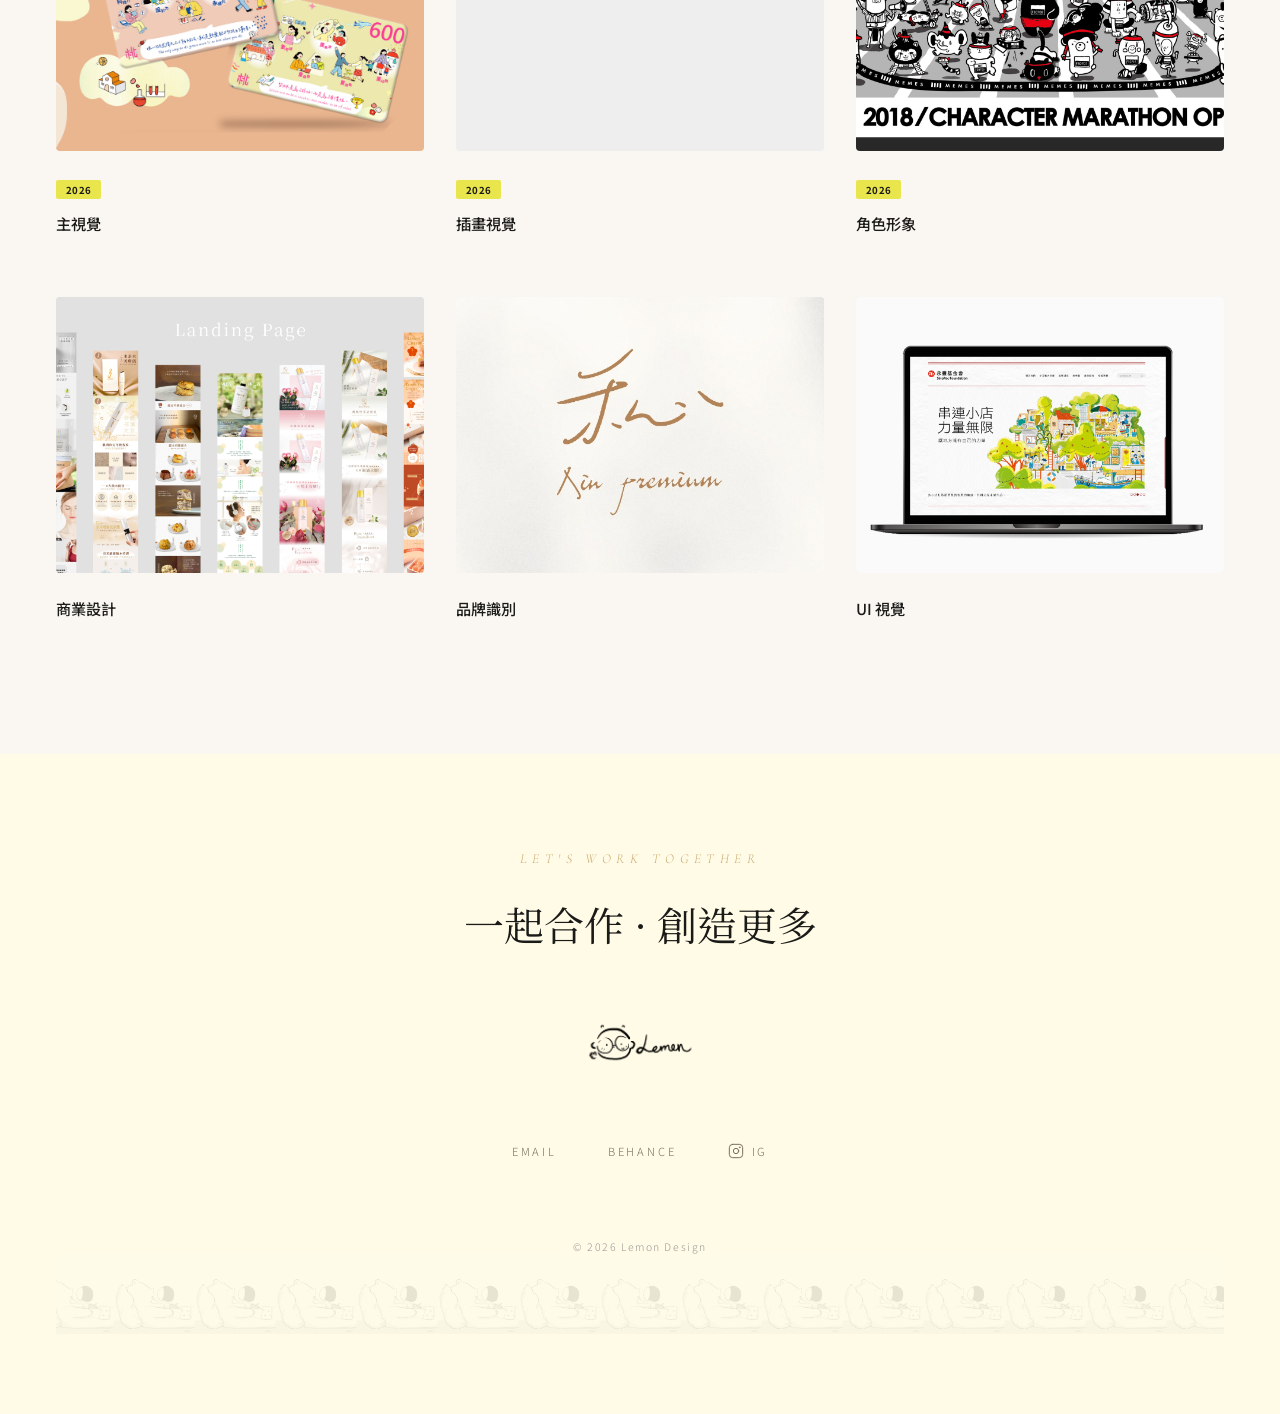
==== commit 7a31abe3: "feat: ensure homepage starts at top on mobile" ====
--- a/index.html
+++ b/index.html
@@ -11,6 +11,13 @@
     href="https://fonts.googleapis.com/css2?family=Noto+Serif+TC:wght@300;400;500;600&family=Cormorant+Garamond:ital,wght@0,300;0,400;0,500;0,600;0,700;1,300;1,400&family=Noto+Sans+TC:wght@300;400&display=swap"
     rel="stylesheet">
   <link rel="stylesheet" href="index.css">
+  <script>
+    // Force top at the earliest possible moment
+    if (history.scrollRestoration) {
+      history.scrollRestoration = 'manual';
+    }
+    window.scrollTo(0, 0);
+  </script>
 </head>
 
 <body>
--- a/index.css
+++ b/index.css
@@ -17,6 +17,7 @@
 
 html {
     scroll-behavior: smooth;
+    scroll-padding-top: 80px; /* Offset for fixed nav */
 }
 
 body {
@@ -1193,7 +1194,7 @@
     bottom: 0;
     left: 0;
     right: 0;
-    height: 100px;
+    height: 80px;
     background-image: url('works/lemon-about-final.png');
     background-size: contain;
     background-repeat: repeat-x;
@@ -1215,8 +1216,8 @@
 
 .contact-heading {
     font-family: 'Noto Serif TC', serif;
-    font-size: clamp(2.5rem, 5.5vw, 4.5rem);
-    font-weight: 300;
+    font-size: clamp(1.8rem, 4vw, 2.5rem);
+    font-weight: 400;
     color: var(--ink);
     line-height: 1.25;
     margin-bottom: 4rem;
@@ -1462,11 +1463,20 @@
 
 
     section {
-        padding: 5rem 1.5rem;
+        padding: 5rem 1rem;
+    }
+
+    #contact {
+        padding: 4rem 1rem;
+    }
+
+    .footer-contact-links {
+        gap: 1.5rem;
     }
 
     #hero {
-        padding: 0 1.5rem 3rem;
+        padding: 0 1.5rem;
+        height: 100svh; /* use small vh for mobile if possible */
     }
 
     #about {
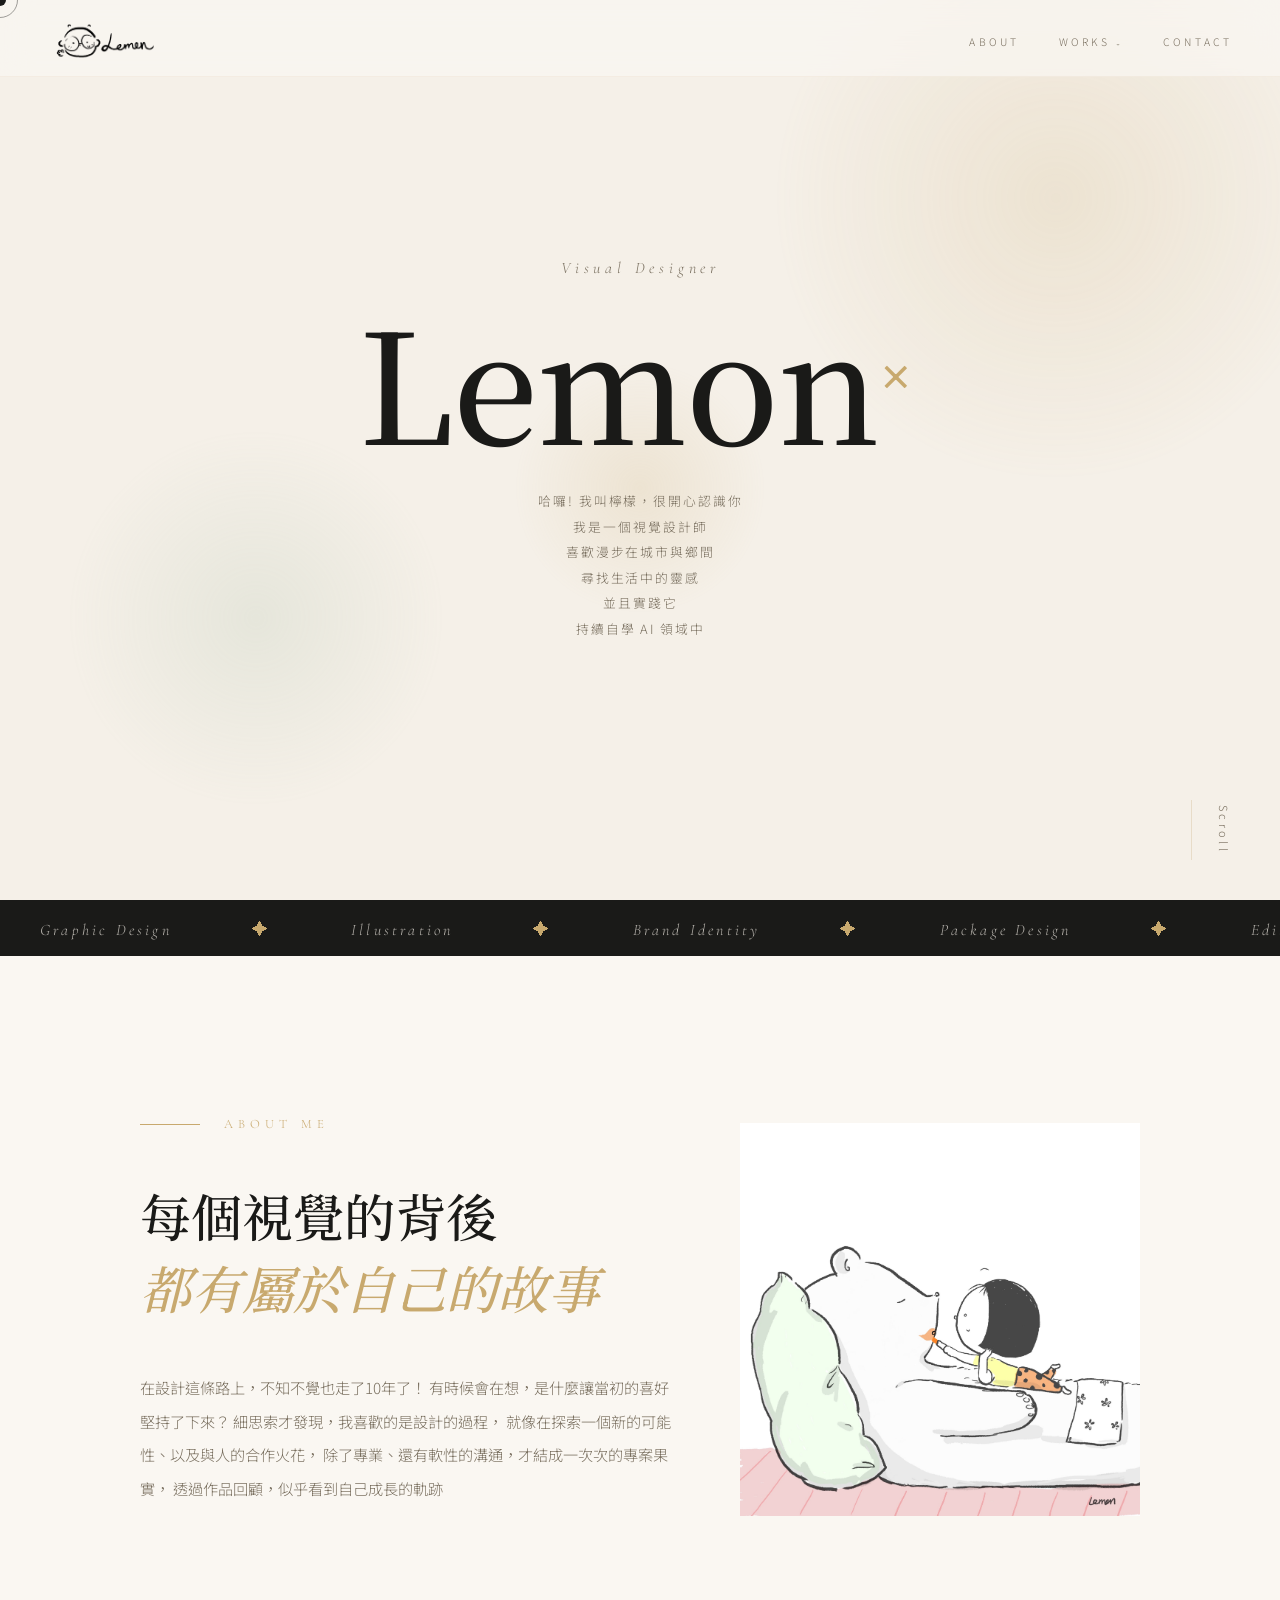
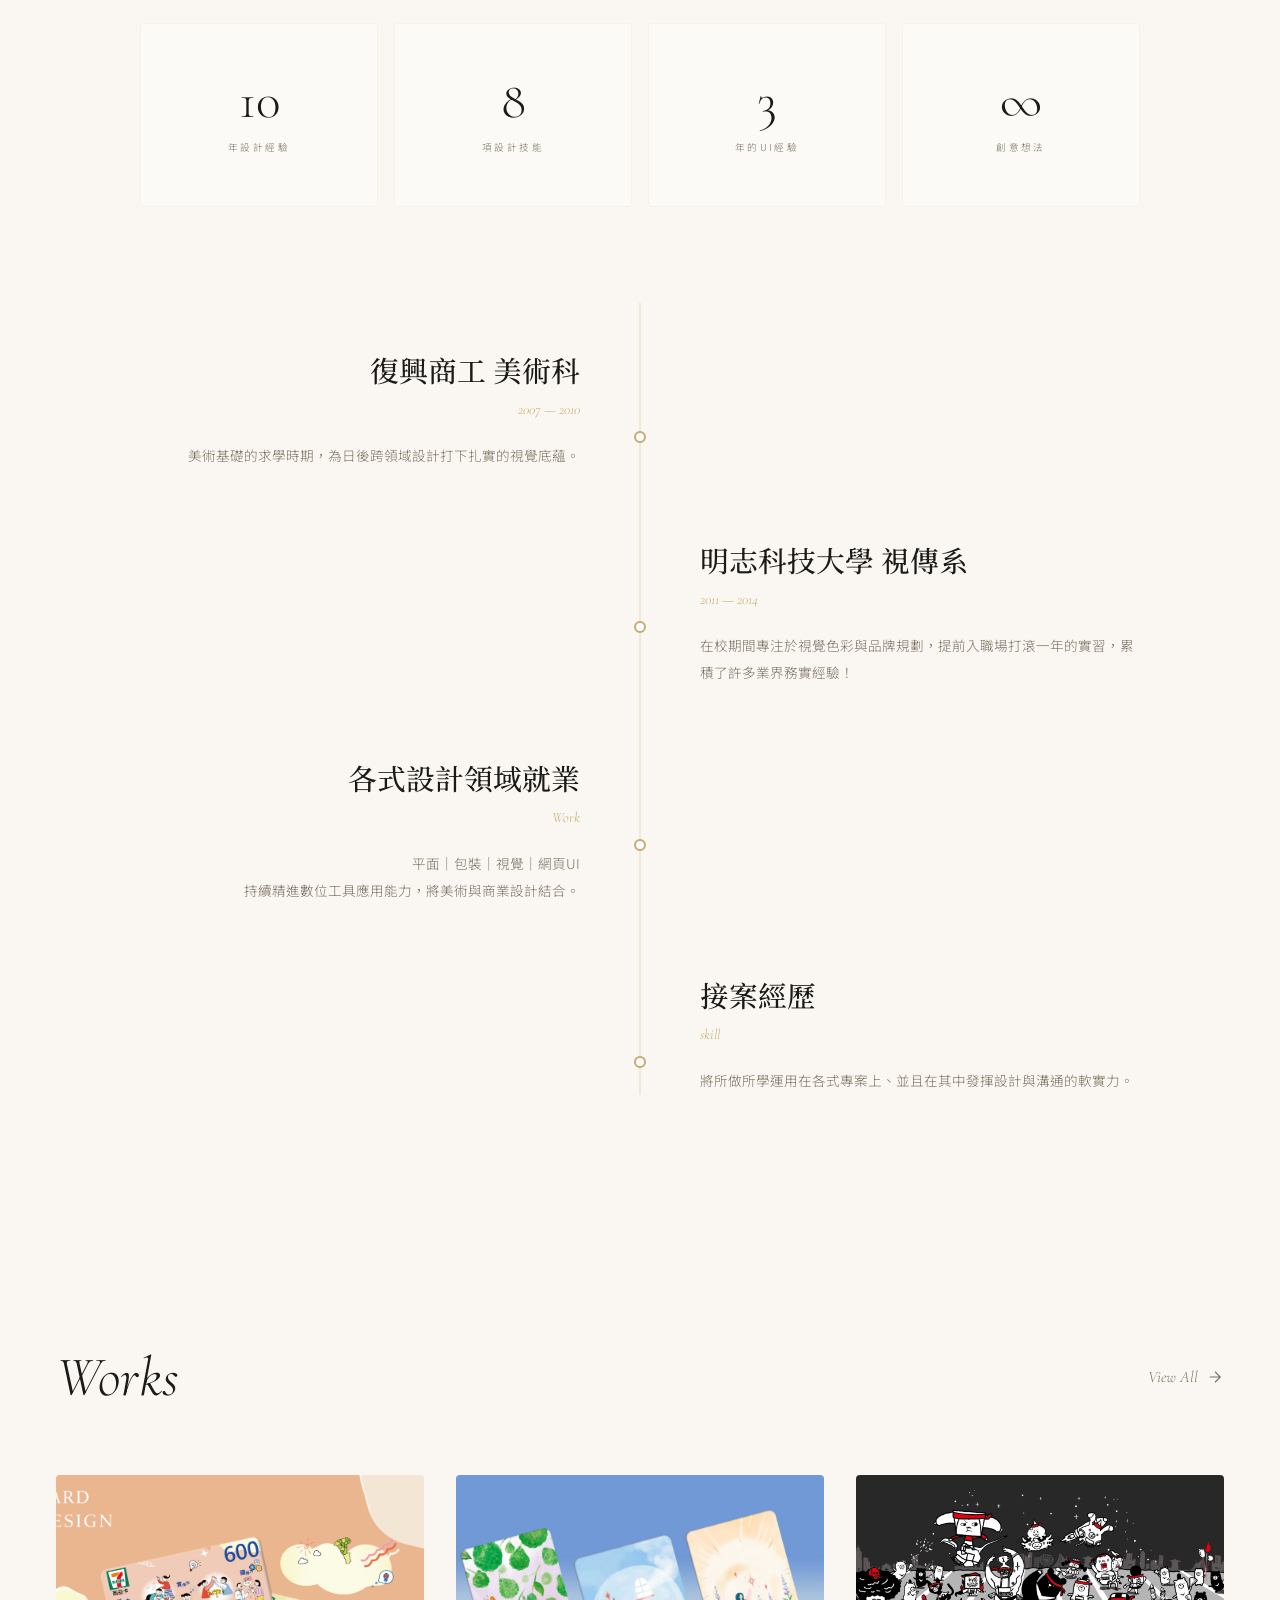
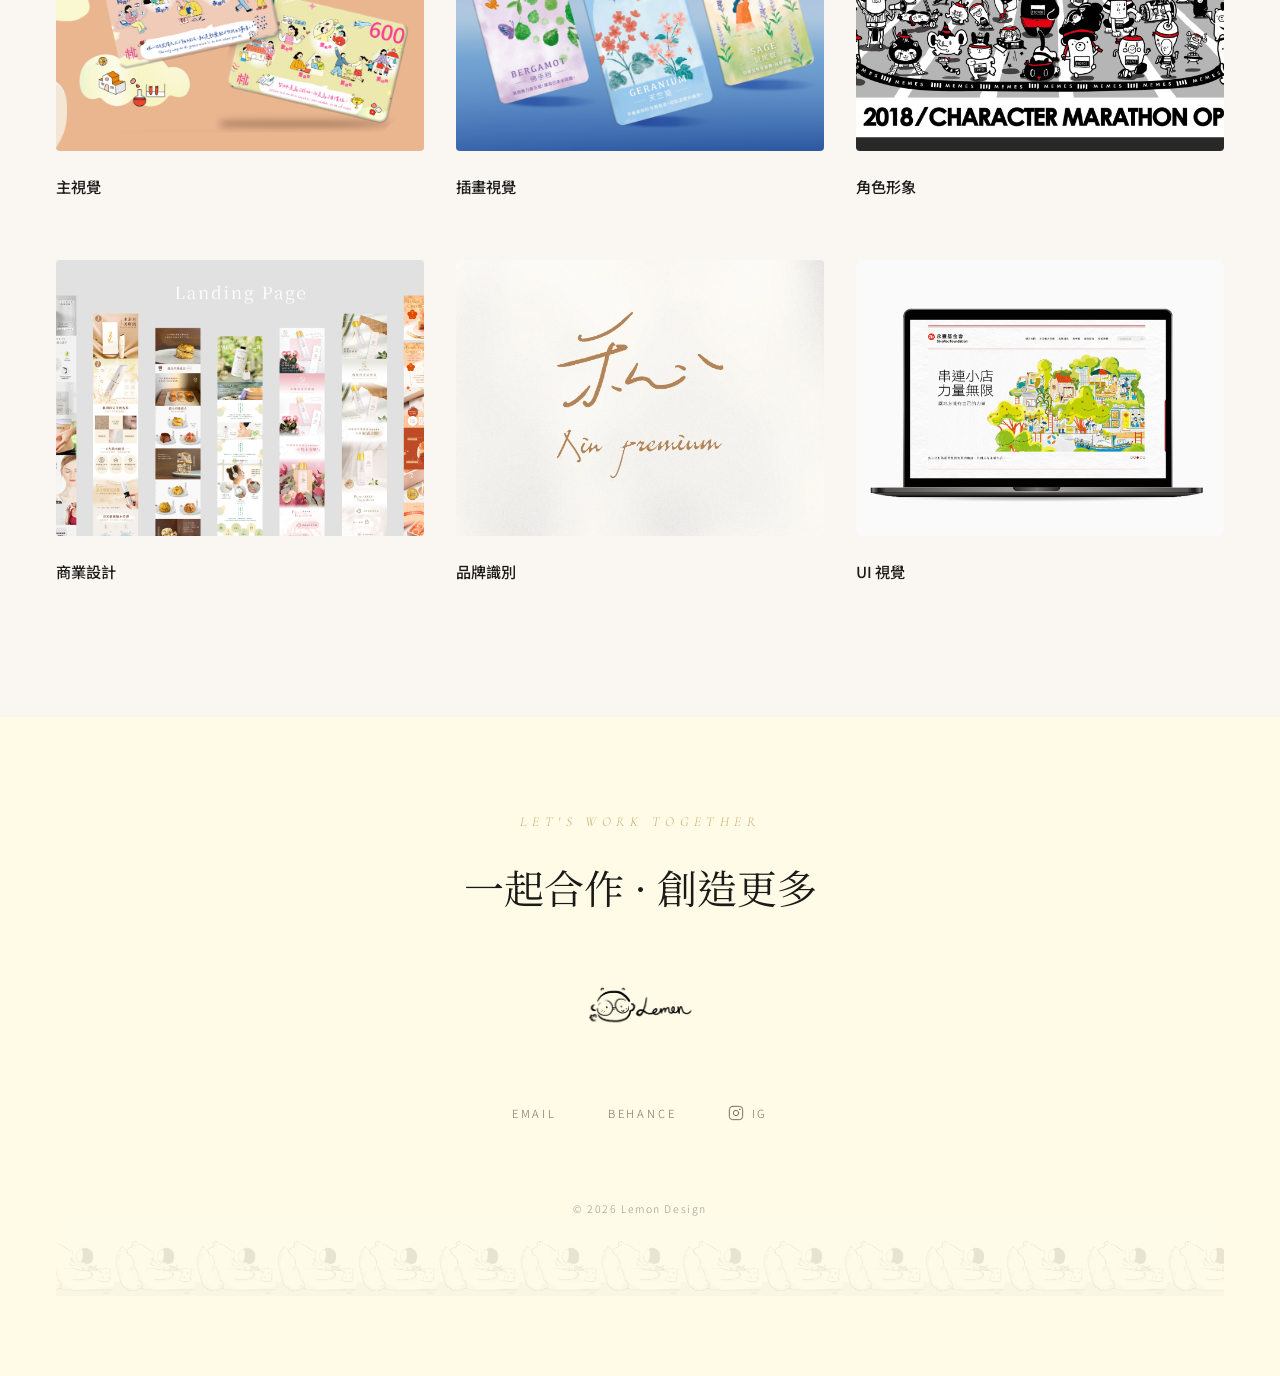
==== commit bab6fdd7: "style: unify illustration card thumbnail to illustration-03.jpg across all pages" ====
--- a/index.html
+++ b/index.html
@@ -246,23 +246,19 @@
           <img src="works/visual-01.jpg" alt="主視覺">
         </div>
         <div class="work-info">
-          <span class="work-badge">2026</span>
+          <!-- <span class="work-badge">2026</span> -->
           <h3>主視覺</h3>
 
 
         </div>
       </a>
 
-      <!-- 2. 插畫 -->
       <a href="work-illustration.html" class="work-item reveal">
         <div class="work-thumb">
-          <img src="works/illustration-02.jpg" alt="插畫">
-        </div>
-        <div class="work-info">
-          <span class="work-badge">2026</span>
+          <img src="works/illustration-03.jpg" alt="插畫">
+        </div>
+        <div class="work-info">
           <h3>插畫視覺</h3>
-
-
         </div>
       </a>
 
@@ -272,7 +268,7 @@
           <img src="works/character-01.jpg" alt="角色形象">
         </div>
         <div class="work-info">
-          <span class="work-badge">2026</span>
+          <!-- <span class="work-badge">2026</span> -->
           <h3>角色形象</h3>
 
         </div>
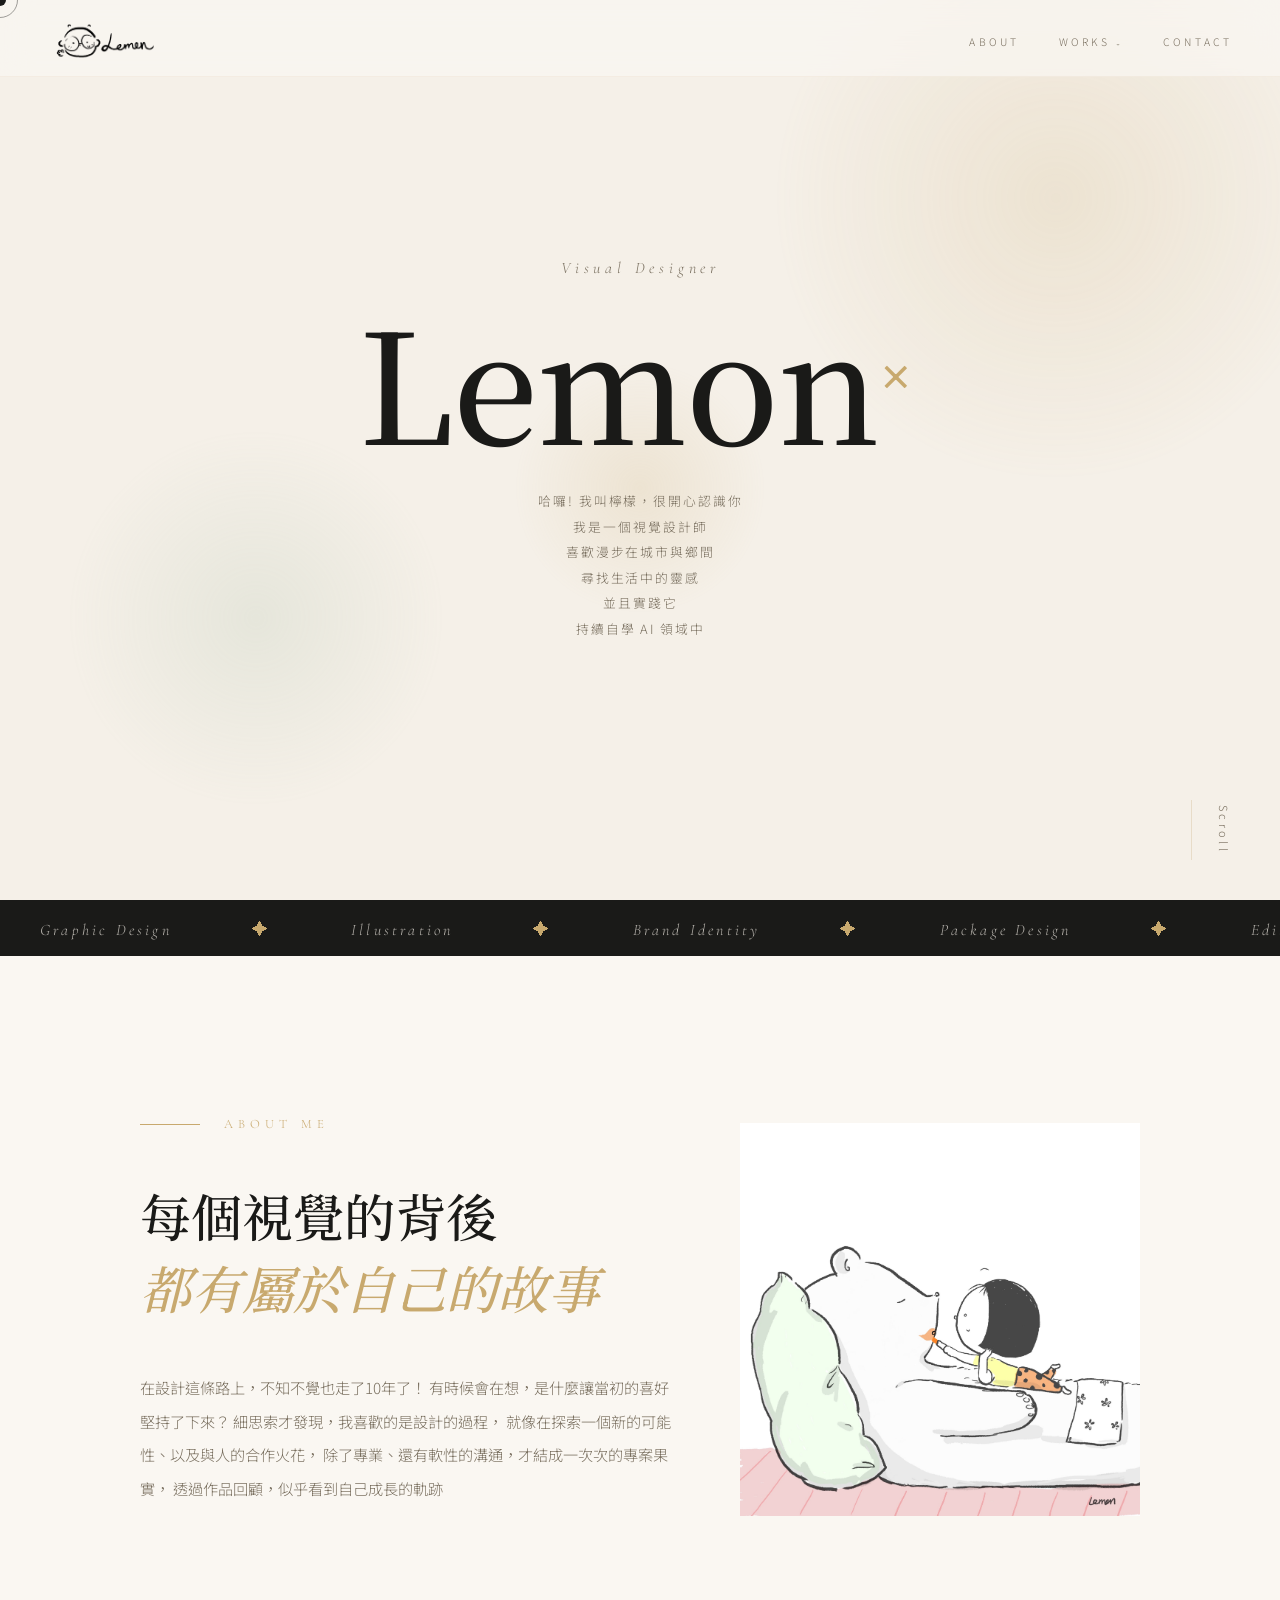
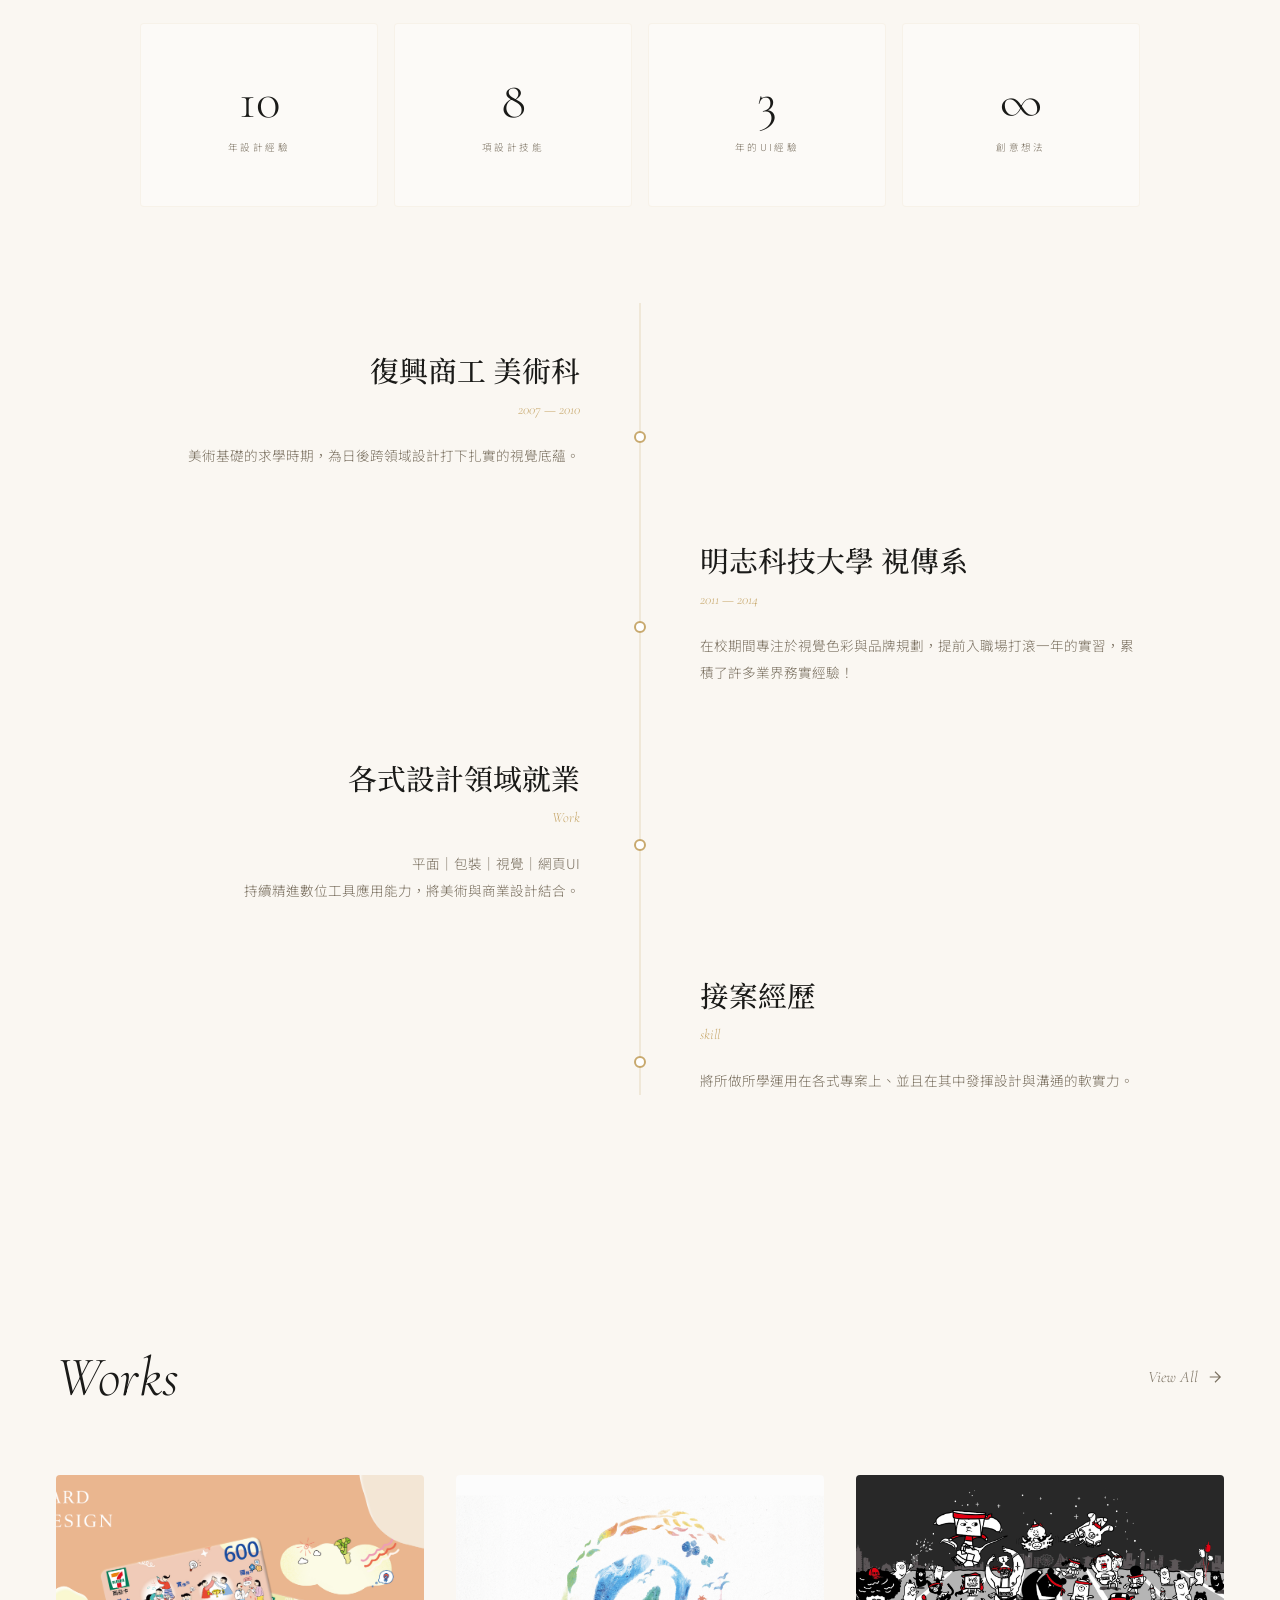
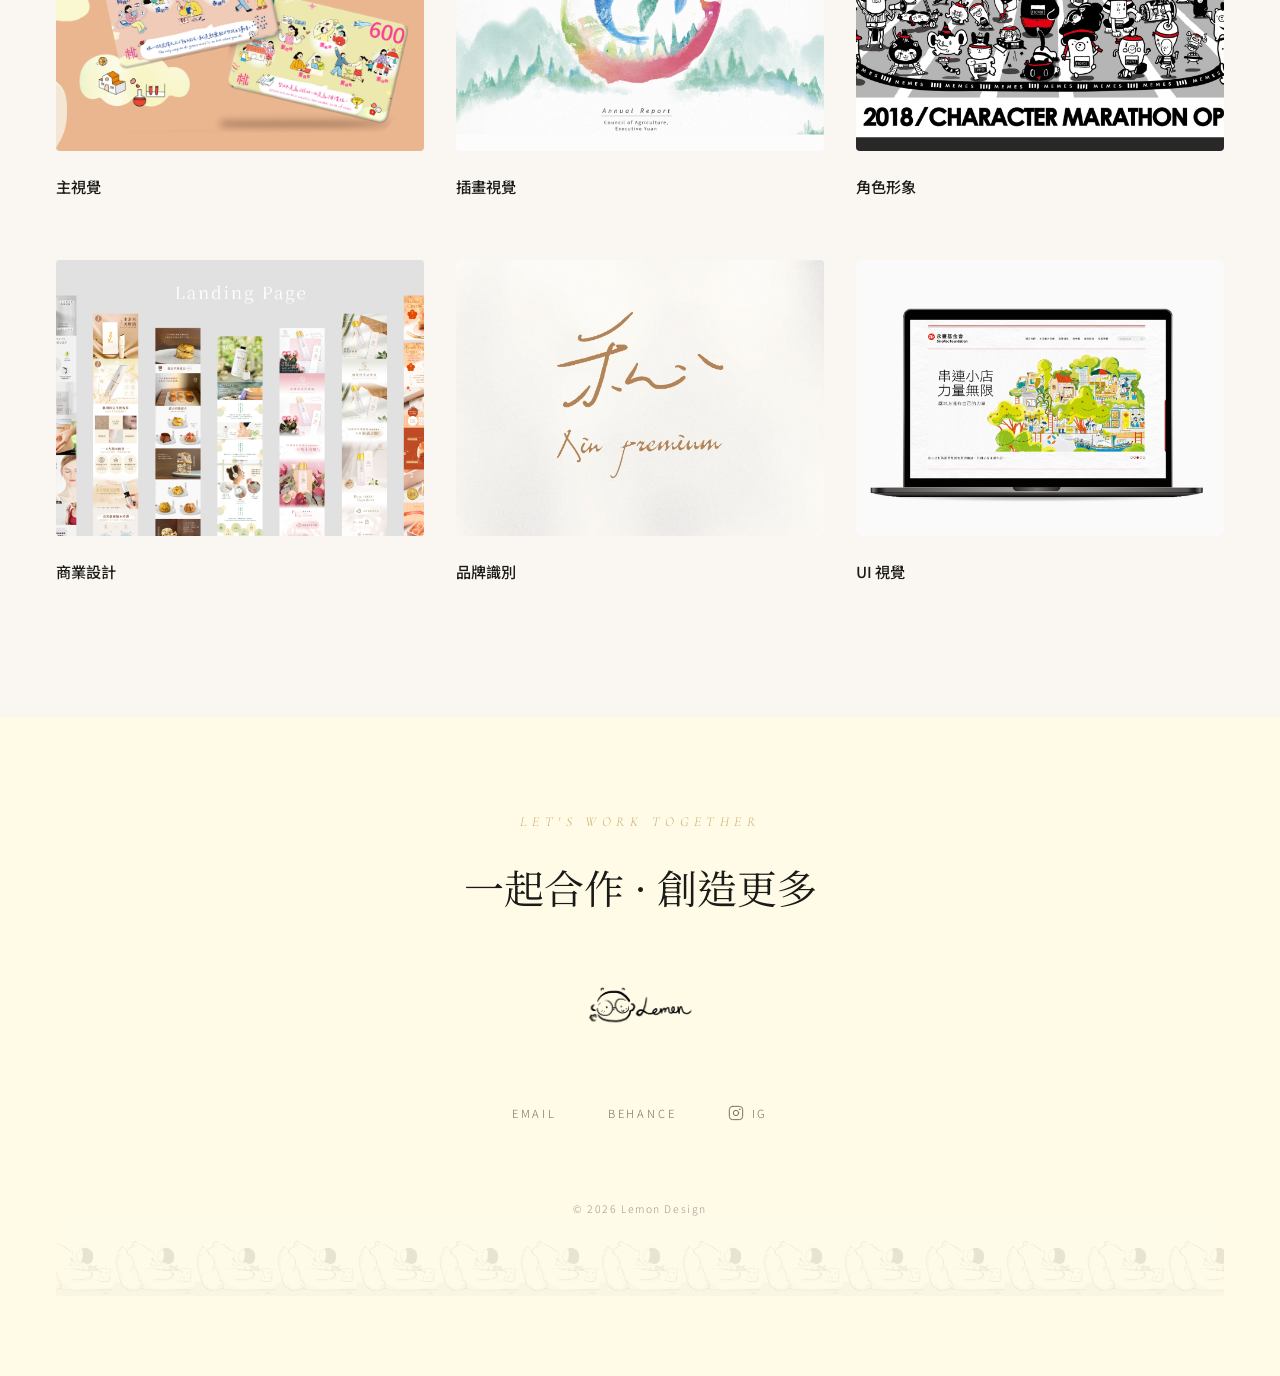
==== commit a8d9a0f4: "style: change illustration card thumbnail back to illustration-01.jpg" ====
--- a/index.html
+++ b/index.html
@@ -255,7 +255,7 @@
 
       <a href="work-illustration.html" class="work-item reveal">
         <div class="work-thumb">
-          <img src="works/illustration-03.jpg" alt="插畫">
+          <img src="works/illustration-01.jpg" alt="插畫">
         </div>
         <div class="work-info">
           <h3>插畫視覺</h3>
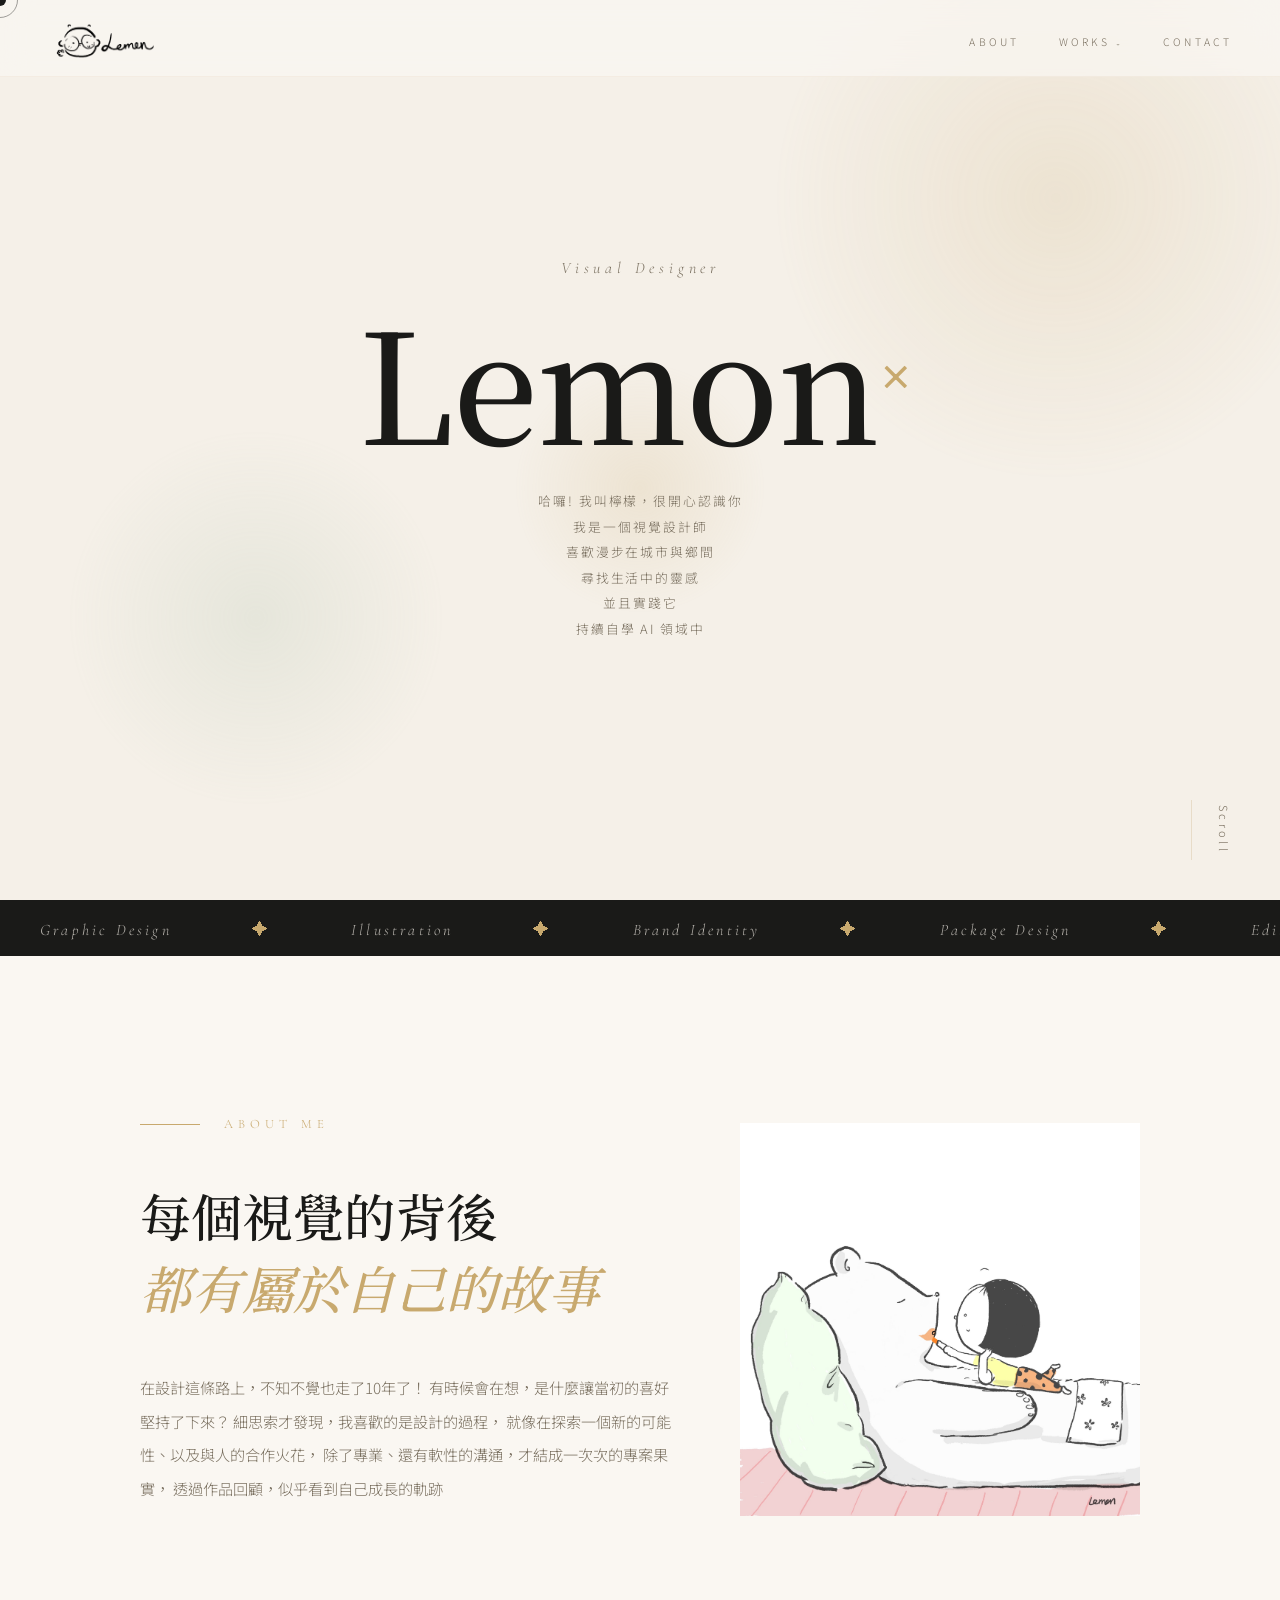
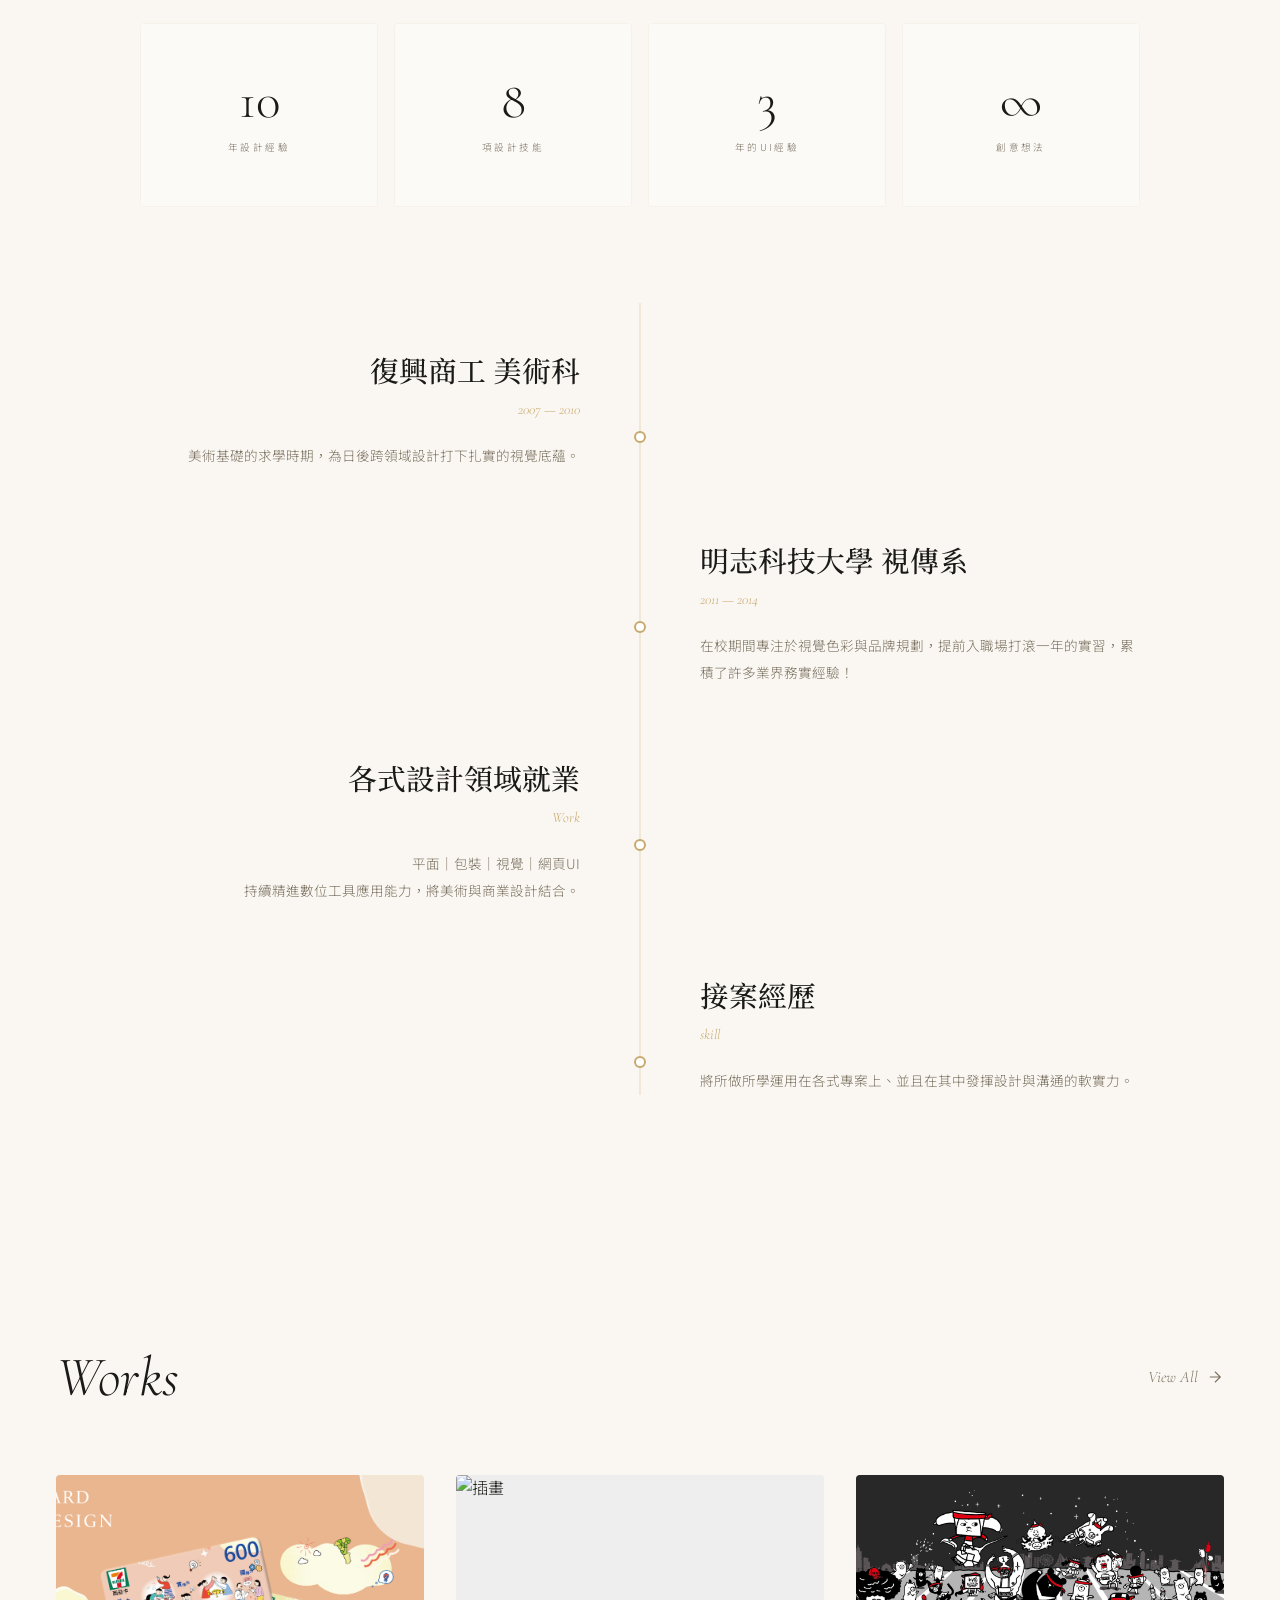
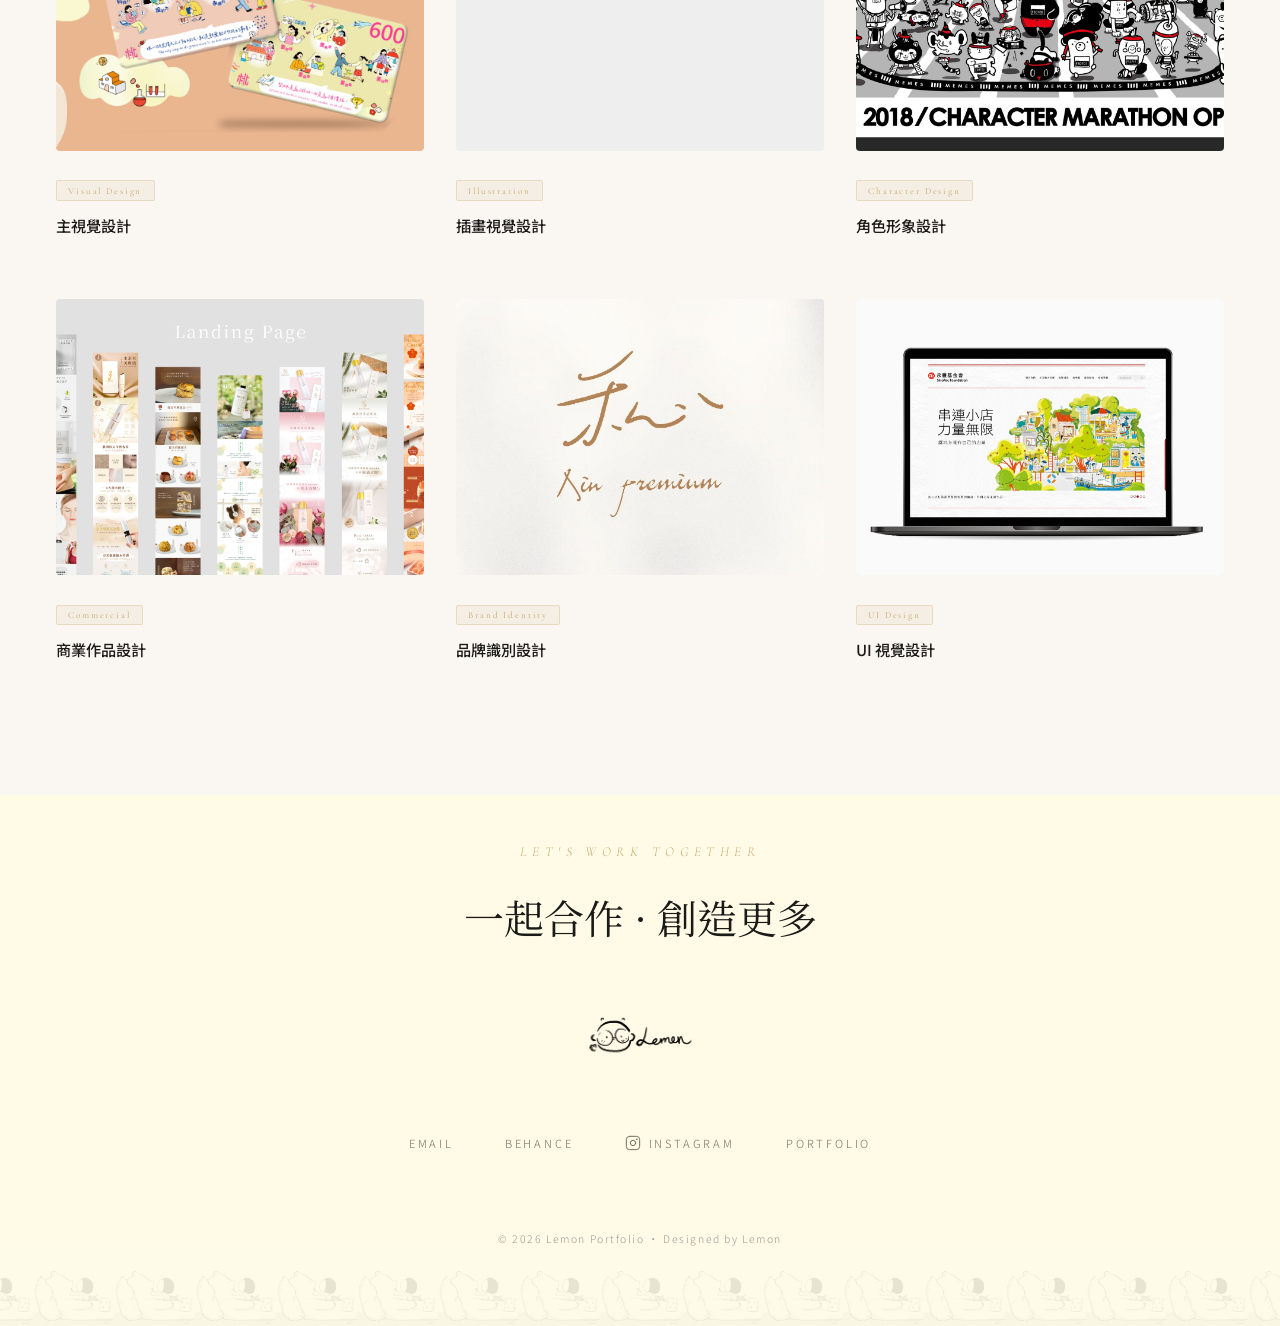
==== commit 44e557d7: "feat: 全站視覺與UX優化 - Nav 捲動進度條（所有頁面） - 作品縮圖 hover overlay + View 提示 - Badge 改為暖金風格，標籤改英文分類名 - 作品頁圖片改 2 " ====
--- a/index.html
+++ b/index.html
@@ -26,6 +26,8 @@
   <div class="cursor-ring" id="cursorRing"></div>
 
   <!-- NAV -->
+  <div class="nav-progress" id="navProgress"></div>
+
   <nav>
     <a href="#hero" class="nav-logo">
       <img src="logo.png" alt="Lemon Logo" class="logo-img">
@@ -244,21 +246,22 @@
       <a href="work-visual.html" class="work-item reveal">
         <div class="work-thumb">
           <img src="works/visual-01.jpg" alt="主視覺">
-        </div>
-        <div class="work-info">
-          <!-- <span class="work-badge">2026</span> -->
-          <h3>主視覺</h3>
-
-
+          <span class="work-thumb-view">View →</span>
+        </div>
+        <div class="work-info">
+          <span class="work-badge">Visual Design</span>
+          <h3>主視覺設計</h3>
         </div>
       </a>
 
       <a href="work-illustration.html" class="work-item reveal">
         <div class="work-thumb">
-          <img src="works/illustration-01.jpg" alt="插畫">
-        </div>
-        <div class="work-info">
-          <h3>插畫視覺</h3>
+          <img src="works/illustration-02.jpg" alt="插畫">
+          <span class="work-thumb-view">View →</span>
+        </div>
+        <div class="work-info">
+          <span class="work-badge">Illustration</span>
+          <h3>插畫視覺設計</h3>
         </div>
       </a>
 
@@ -266,11 +269,11 @@
       <a href="work-character.html" class="work-item reveal">
         <div class="work-thumb">
           <img src="works/character-01.jpg" alt="角色形象">
-        </div>
-        <div class="work-info">
-          <!-- <span class="work-badge">2026</span> -->
-          <h3>角色形象</h3>
-
+          <span class="work-thumb-view">View →</span>
+        </div>
+        <div class="work-info">
+          <span class="work-badge">Character Design</span>
+          <h3>角色形象設計</h3>
         </div>
       </a>
 
@@ -278,10 +281,11 @@
       <a href="work-commercial.html" class="work-item reveal">
         <div class="work-thumb">
           <img src="works/commercial-01.jpg" alt="商業作品">
-        </div>
-        <div class="work-info">
-          <h3>商業設計</h3>
-
+          <span class="work-thumb-view">View →</span>
+        </div>
+        <div class="work-info">
+          <span class="work-badge">Commercial</span>
+          <h3>商業作品設計</h3>
         </div>
       </a>
 
@@ -289,11 +293,11 @@
       <a href="work-logo.html" class="work-item reveal">
         <div class="work-thumb">
           <img src="works/logo-cis-01.jpg" alt="LOGO & CIS">
-        </div>
-        <div class="work-info">
-          <h3>品牌識別</h3>
-
-
+          <span class="work-thumb-view">View →</span>
+        </div>
+        <div class="work-info">
+          <span class="work-badge">Brand Identity</span>
+          <h3>品牌識別設計</h3>
         </div>
       </a>
 
@@ -301,11 +305,11 @@
       <a href="work-ui.html" class="work-item reveal">
         <div class="work-thumb">
           <img src="works/ui-01.jpg" alt="UI 視覺">
-        </div>
-        <div class="work-info">
-          <h3>UI 視覺</h3>
-
-
+          <span class="work-thumb-view">View →</span>
+        </div>
+        <div class="work-info">
+          <span class="work-badge">UI Design</span>
+          <h3>UI 視覺設計</h3>
         </div>
       </a>
     </div>
@@ -313,47 +317,41 @@
 
 
 
-  <!-- CONTACT -->
-  <section id="contact">
-    <!-- CONTACT / FOOTER -->
-    <section id="contact" class="reveal">
-      <p class="contact-label">Let's Work Together</p>
-      <h5 class="contact-heading">一起合作 · 創造更多</h5>
-
-      <img src="logo.png" alt="Lemon" class="footer-logo">
-
-      <div class="footer-contact-links">
-
-        <a href="mailto:komo2102@gmail.com" class="footer-link">Email</a>
-
-        <a href="https://www.behance.net/kkkomo2102" target="_blank" class="footer-link">Behance</a>
-
-        <a href="https://www.instagram.com/ball_ball_cute?igsh=MTl1d2VodnV4YzM5aw%3D%3D&amp;utm_source=qr"
-          target="_blank" class="footer-link footer-ig" aria-label="Instagram">
-          <svg xmlns="http://www.w3.org/2000/svg" width="16" height="16" viewBox="0 0 24 24" fill="none"
-            stroke="currentColor" stroke-width="1.5" stroke-linecap="round" stroke-linejoin="round">
-            <rect x="2" y="2" width="20" height="20" rx="5" ry="5" />
-            <circle cx="12" cy="12" r="4" />
-            <circle cx="17.5" cy="6.5" r="0.5" fill="currentColor" />
-          </svg>
-          IG
-        </a>
-        <!-- <a href="https://drive.google.com/drive/folders/1jJ5G-HrrVJPFGZY2XXpPMHOPz_28PYBB?usp=sharing" target="_blank"
-          class="footer-link">Portfolio</a> -->
-      </div>
-
-      <button id="backToTop" class="back-to-top" aria-label="Back to Top">
-        <svg viewBox="0 0 24 24" fill="none" stroke="currentColor" stroke-width="2">
-          <path d="M12 19V5M5 12l7-7 7 7" stroke-linecap="round" stroke-linejoin="round" />
+  <!-- CONTACT / FOOTER -->
+  <section id="contact" class="reveal">
+    <p class="contact-label">Let's Work Together</p>
+    <h5 class="contact-heading">一起合作 · 創造更多</h5>
+
+    <img src="logo.png" alt="Lemon" class="footer-logo">
+
+    <div class="footer-contact-links">
+      <a href="mailto:komo2102@gmail.com" class="footer-link">Email</a>
+      <a href="https://www.behance.net/kkkomo2102" target="_blank" class="footer-link">Behance</a>
+      <a href="https://www.instagram.com/ball_ball_cute?igsh=MTl1d2VodnV4YzM5aw%3D%3D&utm_source=qr" target="_blank"
+        class="footer-link footer-ig" aria-label="Instagram">
+        <svg xmlns="http://www.w3.org/2000/svg" width="16" height="16" viewBox="0 0 24 24" fill="none"
+          stroke="currentColor" stroke-width="1.5" stroke-linecap="round" stroke-linejoin="round">
+          <rect x="2" y="2" width="20" height="20" rx="5" ry="5" />
+          <circle cx="12" cy="12" r="4" />
+          <circle cx="17.5" cy="6.5" r="0.5" fill="currentColor" />
         </svg>
-      </button>
-
-      <p style="font-size: 0.65rem; color: #999; letter-spacing: 0.15em; margin-top: 2rem;">
-        © 2026 Lemon Design
-      </p>
-
-      <div class="footer-pattern"></div>
-    </section>
+        Instagram
+      </a>
+      <a href="https://drive.google.com/drive/folders/1jJ5G-HrrVJPFGZY2XXpPMHOPz_28PYBB?usp=sharing" target="_blank"
+        class="footer-link">Portfolio</a>
+    </div>
+
+    <button id="backToTop" class="back-to-top" aria-label="Back to Top">
+      <svg viewBox="0 0 24 24" fill="none" stroke="currentColor" stroke-width="2">
+        <path d="M12 19V5M5 12l7-7 7 7" stroke-linecap="round" stroke-linejoin="round" />
+      </svg>
+    </button>
+
+    <p style="font-size: 0.65rem; color: #999; letter-spacing: 0.15em; margin-top: 2rem;">
+      © 2026 Lemon Portfolio · Designed by Lemon
+    </p>
+
+    <div class="footer-pattern"></div>
   </section>
 
   <script src="script.js"></script>
--- a/index.css
+++ b/index.css
@@ -53,6 +53,19 @@
     transform: translate(-50%, -50%);
     transition: width 0.3s, height 0.3s, opacity 0.3s;
     opacity: 0.4;
+}
+
+/* Nav scroll progress bar */
+.nav-progress {
+    position: fixed;
+    top: 0;
+    left: 0;
+    height: 2px;
+    width: 0%;
+    background: linear-gradient(to right, var(--warm), rgba(200, 169, 110, 0.4));
+    z-index: 200;
+    transition: width 0.1s linear;
+    pointer-events: none;
 }
 
 /* Navigation */
@@ -967,6 +980,7 @@
 }
 
 .work-thumb {
+    position: relative;
     width: 100%;
     aspect-ratio: 4/3;
     overflow: hidden;
@@ -975,6 +989,41 @@
     background: #eee;
 }
 
+.work-thumb::after {
+    content: '';
+    position: absolute;
+    inset: 0;
+    background: linear-gradient(160deg, transparent 30%, rgba(26, 26, 24, 0.45) 100%);
+    border-radius: 4px;
+    opacity: 0;
+    transition: opacity 0.5s ease;
+}
+
+.work-item:hover .work-thumb::after {
+    opacity: 1;
+}
+
+.work-thumb-view {
+    position: absolute;
+    bottom: 1.2rem;
+    right: 1.2rem;
+    z-index: 2;
+    font-family: 'Cormorant Garamond', serif;
+    font-style: italic;
+    font-size: 0.8rem;
+    letter-spacing: 0.2em;
+    color: rgba(245, 240, 232, 0.9);
+    opacity: 0;
+    transform: translateY(6px);
+    transition: opacity 0.4s ease, transform 0.4s ease;
+    pointer-events: none;
+}
+
+.work-item:hover .work-thumb-view {
+    opacity: 1;
+    transform: translateY(0);
+}
+
 .work-thumb img {
     width: 100%;
     height: 100%;
@@ -988,15 +1037,17 @@
 
 .work-badge {
     display: inline-block;
-    background: #e9e54d;
-    color: var(--ink);
-    font-size: 0.6rem;
-    font-weight: 700;
-    padding: 0.15rem 0.6rem;
+    background: rgba(200, 169, 110, 0.1);
+    color: var(--warm);
+    border: 1px solid rgba(200, 169, 110, 0.3);
+    font-size: 0.58rem;
+    font-family: 'Cormorant Garamond', serif;
+    font-weight: 400;
+    letter-spacing: 0.2em;
+    padding: 0.2rem 0.7rem;
     border-radius: 2px;
     margin-bottom: 0.8rem;
     width: fit-content;
-    letter-spacing: 0.05em;
 }
 
 .work-info h3 {
@@ -1005,6 +1056,11 @@
     font-weight: 500;
     margin-bottom: 0.4rem;
     line-height: 1.5;
+    transition: color 0.3s ease;
+}
+
+.work-item:hover .work-info h3 {
+    color: var(--warm);
 }
 
 .work-client {
